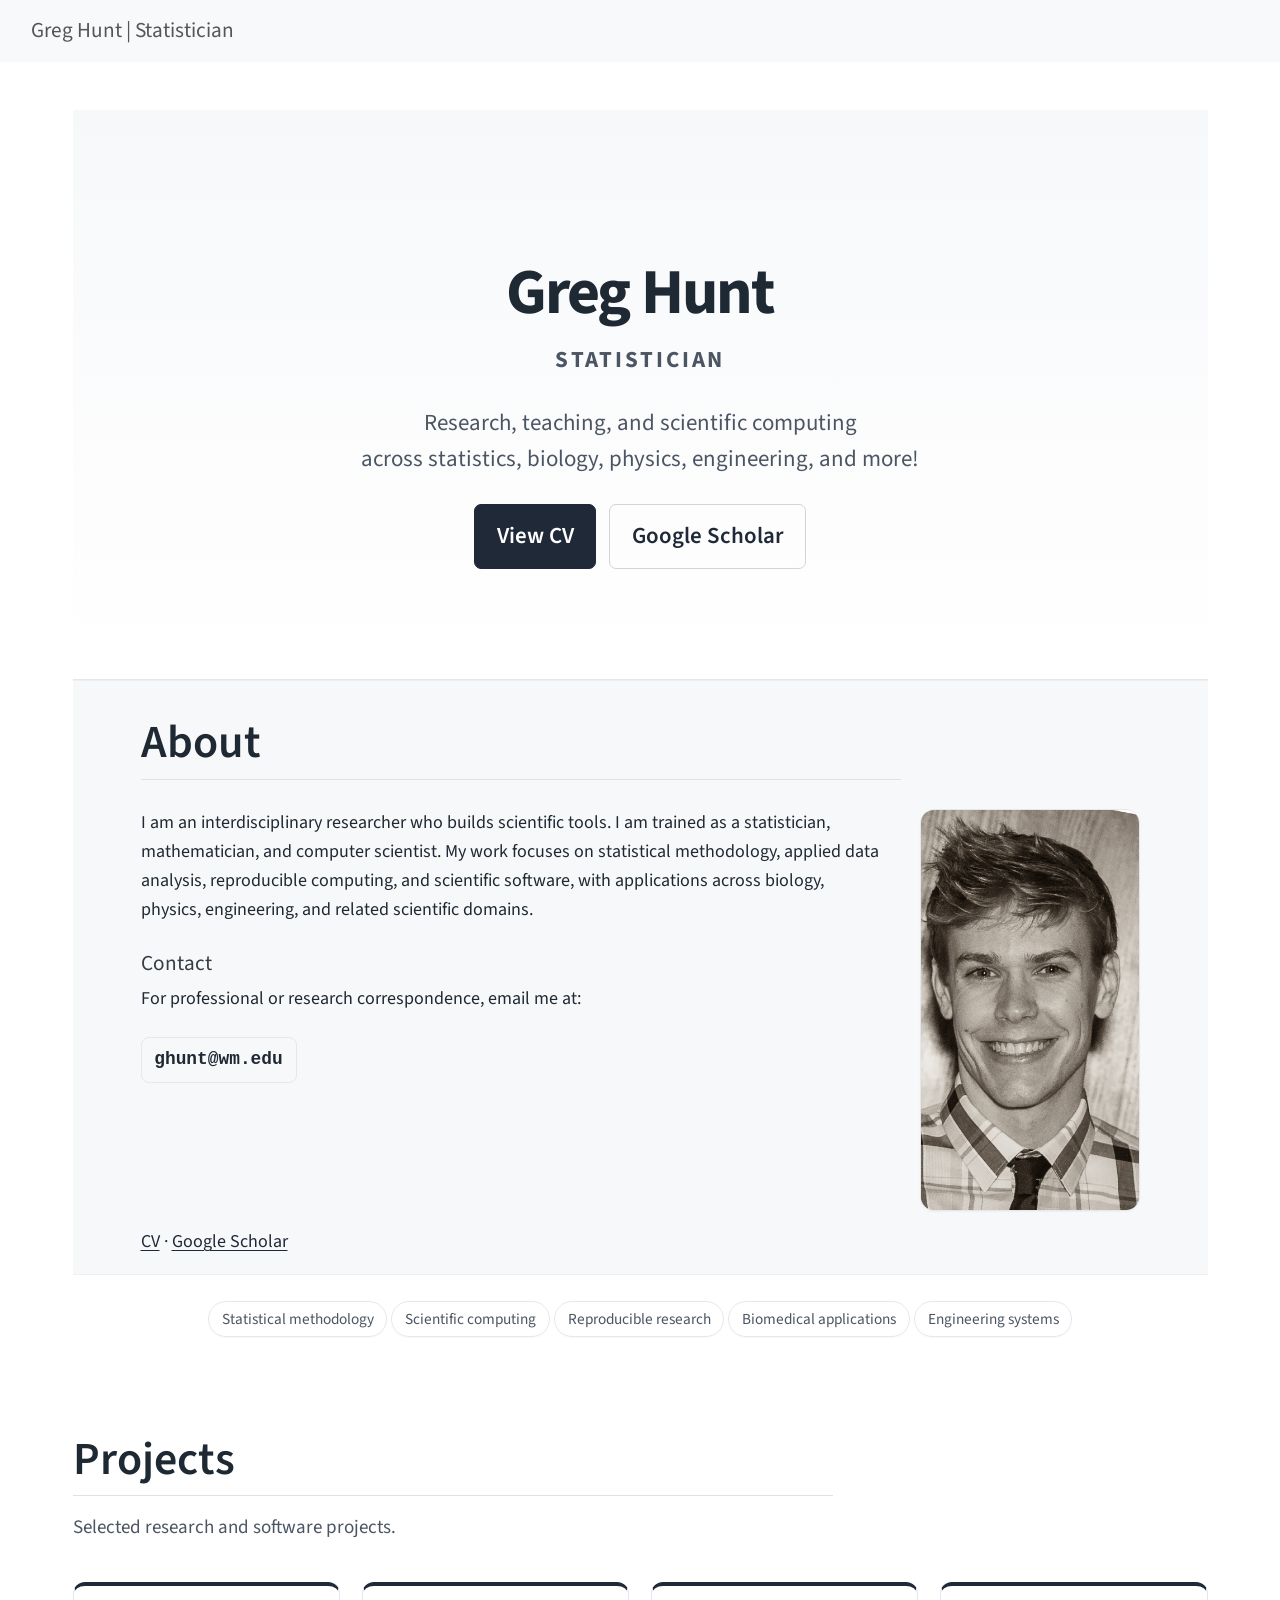
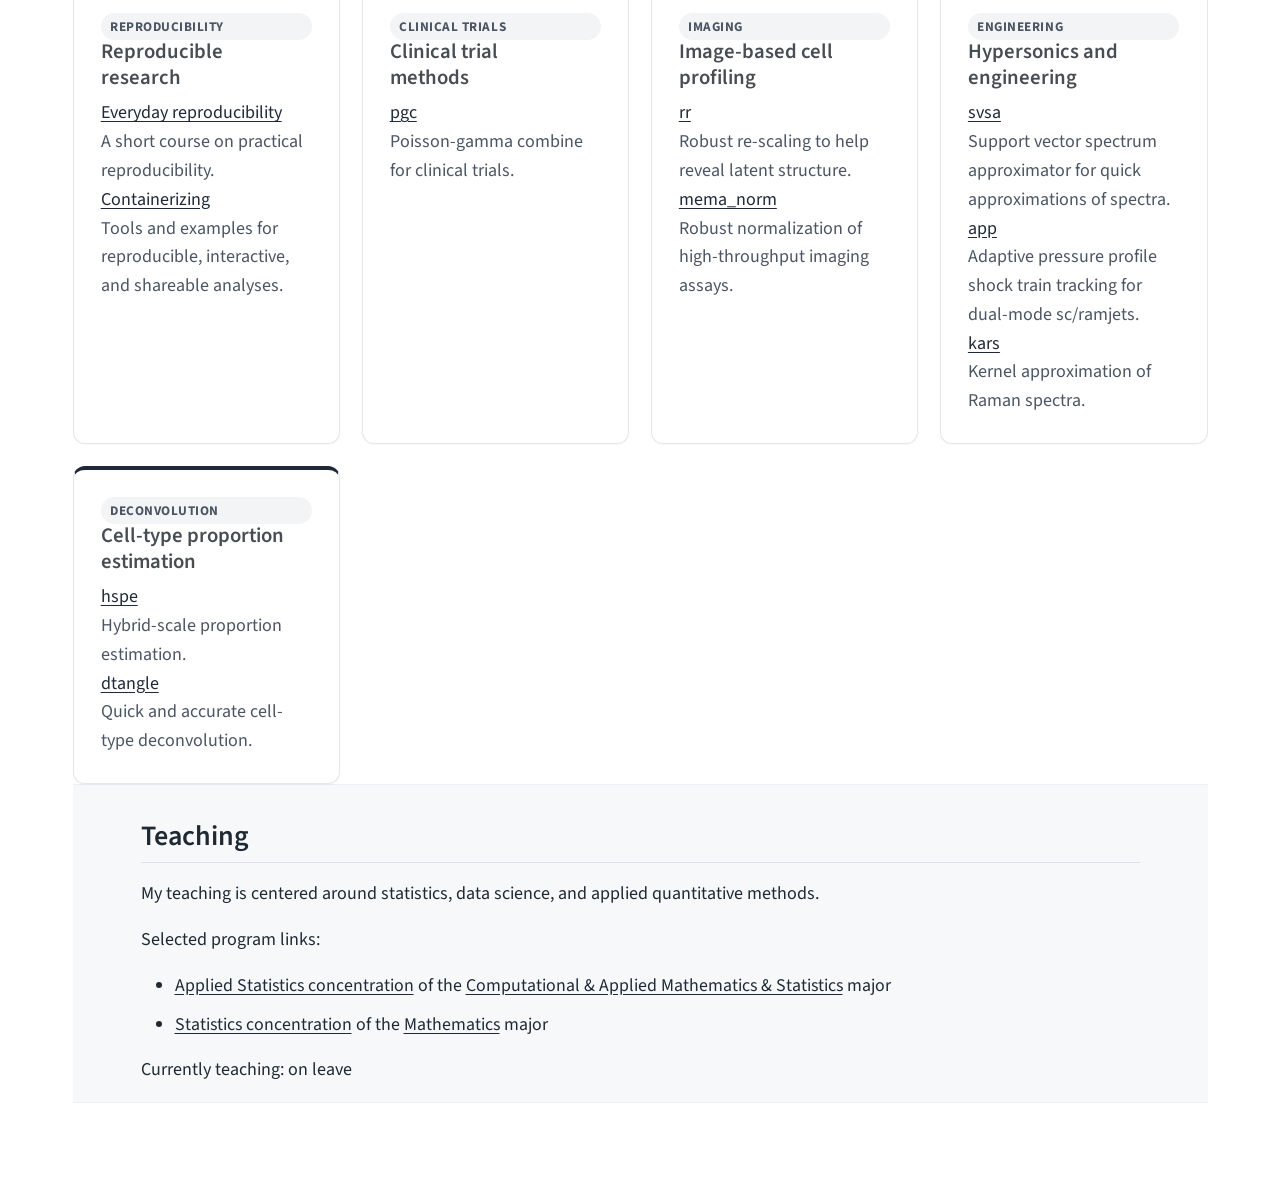
==== docs/index.html @ 7a27783b "switch to quarto template" ====
<!DOCTYPE html>
<html xmlns="http://www.w3.org/1999/xhtml" lang="en" xml:lang="en"><head>

<meta charset="utf-8">
<meta name="generator" content="quarto-1.9.38">

<meta name="viewport" content="width=device-width, initial-scale=1.0, user-scalable=yes">


<title>Greg Hunt | Statistician</title>
<style>
/* Default styles provided by pandoc.
** See https://pandoc.org/MANUAL.html#variables-for-html for config info.
*/
code{white-space: pre-wrap;}
span.smallcaps{font-variant: small-caps;}
div.columns{display: flex; gap: min(4vw, 1.5em);}
div.column{flex: auto; overflow-x: auto;}
div.hanging-indent{margin-left: 1.5em; text-indent: -1.5em;}
ul.task-list{list-style: none;}
ul.task-list li input[type="checkbox"] {
  width: 0.8em;
  margin: 0 0.8em 0.2em -1em; /* quarto-specific, see https://github.com/quarto-dev/quarto-cli/issues/4556 */ 
  vertical-align: middle;
}
</style>


<script src="site_libs/quarto-nav/quarto-nav.js"></script>
<script src="site_libs/quarto-nav/headroom.min.js"></script>
<script src="site_libs/clipboard/clipboard.min.js"></script>
<script src="site_libs/quarto-search/autocomplete.umd.js"></script>
<script src="site_libs/quarto-search/fuse.min.js"></script>
<script src="site_libs/quarto-search/quarto-search.js"></script>
<meta name="quarto:offset" content="./">
<script src="site_libs/quarto-html/quarto.js" type="module"></script>
<script src="site_libs/quarto-html/tabsets/tabsets.js" type="module"></script>
<script src="site_libs/quarto-html/popper.min.js"></script>
<script src="site_libs/quarto-html/tippy.umd.min.js"></script>
<script src="site_libs/quarto-html/anchor.min.js"></script>
<link href="site_libs/quarto-html/tippy.css" rel="stylesheet">
<link href="site_libs/quarto-html/quarto-syntax-highlighting-15634bcf2e68342d4ad2dfa704d543f6.css" rel="stylesheet" id="quarto-text-highlighting-styles">
<script src="site_libs/bootstrap/bootstrap.min.js"></script>
<link href="site_libs/bootstrap/bootstrap-icons.css" rel="stylesheet">
<link href="site_libs/bootstrap/bootstrap-912b221b3bf343061ffbcfd4024185c7.min.css" rel="stylesheet" append-hash="true" id="quarto-bootstrap" data-mode="light">
<script id="quarto-search-options" type="application/json">{
  "location": "navbar",
  "copy-button": false,
  "collapse-after": 3,
  "panel-placement": "end",
  "type": "overlay",
  "limit": 50,
  "keyboard-shortcut": [
    "f",
    "/",
    "s"
  ],
  "show-item-context": false,
  "language": {
    "search-no-results-text": "No results",
    "search-matching-documents-text": "matching documents",
    "search-copy-link-title": "Copy link to search",
    "search-hide-matches-text": "Hide additional matches",
    "search-more-match-text": "more match in this document",
    "search-more-matches-text": "more matches in this document",
    "search-clear-button-title": "Clear",
    "search-text-placeholder": "",
    "search-detached-cancel-button-title": "Cancel",
    "search-submit-button-title": "Submit",
    "search-label": "Search"
  }
}</script>


<link rel="stylesheet" href="assets/styles.css">
</head>

<body class="nav-fixed quarto-light">

<div id="quarto-search-results"></div>
  <header id="quarto-header" class="headroom fixed-top">
    <nav class="navbar navbar-expand-lg " data-bs-theme="dark">
      <div class="navbar-container container-fluid">
      <div class="navbar-brand-container mx-auto">
    <a class="navbar-brand" href="./index.html">
    <span class="navbar-title">Greg Hunt | Statistician</span>
    </a>
  </div>
        <div class="quarto-navbar-tools tools-end">
</div>
          <div id="quarto-search" class="" title="Search"></div>
      </div> <!-- /container-fluid -->
    </nav>
</header>
<!-- content -->
<div id="quarto-content" class="quarto-container page-columns page-rows-contents page-layout-full page-navbar">
<!-- sidebar -->
<!-- margin-sidebar -->
    
<!-- main -->
<main class="content column-page" id="quarto-document-content"><header id="title-block-header" class="quarto-title-block"></header>




<section id="greg-hunt" class="level1 hero">
<h1>Greg Hunt</h1>
<p class="eyebrow">
Statistician
</p>
<p>Research, teaching, and scientific computing<br> across statistics, biology, physics, engineering, and more!</p>
<p><a href="files/cv.pdf" class="button">View CV</a> <a href="https://scholar.google.com/citations?user=9P_VwdgAAAAJ" class="button secondary">Google Scholar</a></p>
</section>
<section id="about" class="level2 alt about-section">
<h2 class="anchored" data-anchor-id="about">About</h2>
<div class="about-grid">
<div class="about-text">
<p>I am an interdisciplinary researcher who builds scientific tools. I am trained as a statistician, mathematician, and computer scientist. My work focuses on statistical methodology, applied data analysis, reproducible computing, and scientific software, with applications across biology, physics, engineering, and related scientific domains.</p>
<section id="contact" class="level4 contact">
<h4 class="anchored" data-anchor-id="contact">Contact</h4>
<p>For professional or research correspondence, email me at:</p>
<p><strong>ghunt@wm.edu</strong></p>
</section>
</div>
<p><img src="files/headshot.jpg" class="headshot img-fluid"></p>
</div>
<p><a href="files/cv.pdf">CV</a> · <a href="https://scholar.google.com/citations?user=9P_VwdgAAAAJ">Google Scholar</a></p>
</section>
<div class="cred-strip">
<p><span>Statistical methodology</span> <span>Scientific computing</span> <span>Reproducible research</span> <span>Biomedical applications</span> <span>Engineering systems</span></p>
</div>
<section id="projects" class="level2 services-section">
<h2 class="anchored" data-anchor-id="projects">Projects</h2>
<p>Selected research and software projects.</p>
<div class="cards">
<div class="card service-card">
<p class="service-tag">
Reproducibility
</p>
<section id="reproducible-research" class="level3">
<h3 class="anchored" data-anchor-id="reproducible-research">Reproducible research</h3>
<p><a href="https://gjhunt.github.io/repro_course">Everyday reproducibility</a><br>
A short course on practical reproducibility.</p>
<p><a href="https://gjhunt.github.io/containerize">Containerizing</a><br>
Tools and examples for reproducible, interactive, and shareable analyses.</p>
</section>
</div>
<div class="card service-card">
<p class="service-tag">
Clinical trials
</p>
<section id="clinical-trial-methods" class="level3">
<h3 class="anchored" data-anchor-id="clinical-trial-methods">Clinical trial methods</h3>
<p><a href="https://gjhunt.github.io/pgc">pgc</a><br>
Poisson-gamma combine for clinical trials.</p>
</section>
</div>
<div class="card service-card">
<p class="service-tag">
Imaging
</p>
<section id="image-based-cell-profiling" class="level3">
<h3 class="anchored" data-anchor-id="image-based-cell-profiling">Image-based cell profiling</h3>
<p><a href="https://gjhunt.github.io/rr">rr</a><br>
Robust re-scaling to help reveal latent structure.</p>
<p><a href="https://gjhunt.github.io/mema_norm">mema_norm</a><br>
Robust normalization of high-throughput imaging assays.</p>
</section>
</div>
<div class="card service-card">
<p class="service-tag">
Engineering
</p>
<section id="hypersonics-and-engineering" class="level3">
<h3 class="anchored" data-anchor-id="hypersonics-and-engineering">Hypersonics and engineering</h3>
<p><a href="https://gjhunt.github.io/svsa">svsa</a><br>
Support vector spectrum approximator for quick approximations of spectra.</p>
<p><a href="https://gjhunt.github.io/app">app</a><br>
Adaptive pressure profile shock train tracking for dual-mode sc/ramjets.</p>
<p><a href="https://gjhunt.github.io/kars">kars</a><br>
Kernel approximation of Raman spectra.</p>
</section>
</div>
<div class="card service-card">
<p class="service-tag">
Deconvolution
</p>
<section id="cell-type-proportion-estimation" class="level3">
<h3 class="anchored" data-anchor-id="cell-type-proportion-estimation">Cell-type proportion estimation</h3>
<p><a href="https://gjhunt.github.io/hspe">hspe</a><br>
Hybrid-scale proportion estimation.</p>
<p><a href="https://gjhunt.github.io/dtangle">dtangle</a><br>
Quick and accurate cell-type deconvolution.</p>
</section>
</div>
</div>
</section>
<section id="teaching" class="level2 alt">
<h2 class="anchored" data-anchor-id="teaching">Teaching</h2>
<p>My teaching is centered around statistics, data science, and applied quantitative methods.</p>
<p>Selected program links:</p>
<div class="project-list">
<ul>
<li><a href="https://www.wm.edu/as/cams/applied-statistics/index.php">Applied Statistics concentration</a> of the <a href="https://www.wm.edu/as/cams/">Computational &amp; Applied Mathematics &amp; Statistics</a> major</li>
<li><a href="https://www.wm.edu/as/mathematics/undergrad/major/statistics/">Statistics concentration</a> of the <a href="https://www.wm.edu/as/mathematics/">Mathematics</a> major</li>
</ul>
</div>
<p>Currently teaching: on leave</p>
<!--
Currently teaching:

1. [MATH 452/552](https://gjhunt.github.io/452fall24) | Mathematical Statistics | Fall 2024
2. [MATH 455/555](https://gjhunt.github.io/455fall24) | Statistical Learning | Fall 2024
-->
</section>



</main> <!-- /main -->
<script id="quarto-html-after-body" type="application/javascript">
  window.document.addEventListener("DOMContentLoaded", function (event) {
    const icon = "";
    const anchorJS = new window.AnchorJS();
    anchorJS.options = {
      placement: 'right',
      icon: icon
    };
    anchorJS.add('.anchored');
    const isCodeAnnotation = (el) => {
      for (const clz of el.classList) {
        if (clz.startsWith('code-annotation-')) {                     
          return true;
        }
      }
      return false;
    }
    const onCopySuccess = function(e) {
      // button target
      const button = e.trigger;
      // don't keep focus
      button.blur();
      // flash "checked"
      button.classList.add('code-copy-button-checked');
      var currentTitle = button.getAttribute("title");
      button.setAttribute("title", "Copied!");
      let tooltip;
      if (window.bootstrap) {
        button.setAttribute("data-bs-toggle", "tooltip");
        button.setAttribute("data-bs-placement", "left");
        button.setAttribute("data-bs-title", "Copied!");
        tooltip = new bootstrap.Tooltip(button, 
          { trigger: "manual", 
            customClass: "code-copy-button-tooltip",
            offset: [0, -8]});
        tooltip.show();    
      }
      setTimeout(function() {
        if (tooltip) {
          tooltip.hide();
          button.removeAttribute("data-bs-title");
          button.removeAttribute("data-bs-toggle");
          button.removeAttribute("data-bs-placement");
        }
        button.setAttribute("title", currentTitle);
        button.classList.remove('code-copy-button-checked');
      }, 1000);
      // clear code selection
      e.clearSelection();
    }
    const getTextToCopy = function(trigger) {
      const outerScaffold = trigger.parentElement.cloneNode(true);
      const codeEl = outerScaffold.querySelector('code');
      for (const childEl of codeEl.children) {
        if (isCodeAnnotation(childEl)) {
          childEl.remove();
        }
      }
      return codeEl.innerText;
    }
    const clipboard = new window.ClipboardJS('.code-copy-button:not([data-in-quarto-modal])', {
      text: getTextToCopy
    });
    clipboard.on('success', onCopySuccess);
    if (window.document.getElementById('quarto-embedded-source-code-modal')) {
      const clipboardModal = new window.ClipboardJS('.code-copy-button[data-in-quarto-modal]', {
        text: getTextToCopy,
        container: window.document.getElementById('quarto-embedded-source-code-modal')
      });
      clipboardModal.on('success', onCopySuccess);
    }
      var localhostRegex = new RegExp(/^(?:http|https):\/\/localhost\:?[0-9]*\//);
      var mailtoRegex = new RegExp(/^mailto:/);
        var filterRegex = new RegExp('/' + window.location.host + '/');
      var isInternal = (href) => {
          return filterRegex.test(href) || localhostRegex.test(href) || mailtoRegex.test(href);
      }
      // Inspect non-navigation links and adorn them if external
     var links = window.document.querySelectorAll('a[href]:not(.nav-link):not(.navbar-brand):not(.toc-action):not(.sidebar-link):not(.sidebar-item-toggle):not(.pagination-link):not(.no-external):not([aria-hidden]):not(.dropdown-item):not(.quarto-navigation-tool):not(.about-link)');
      for (var i=0; i<links.length; i++) {
        const link = links[i];
        if (!isInternal(link.href)) {
          // undo the damage that might have been done by quarto-nav.js in the case of
          // links that we want to consider external
          if (link.dataset.originalHref !== undefined) {
            link.href = link.dataset.originalHref;
          }
        }
      }
    function tippyHover(el, contentFn, onTriggerFn, onUntriggerFn) {
      const config = {
        allowHTML: true,
        maxWidth: 500,
        delay: 100,
        arrow: false,
        appendTo: function(el) {
            return el.parentElement;
        },
        interactive: true,
        interactiveBorder: 10,
        theme: 'quarto',
        placement: 'bottom-start',
      };
      if (contentFn) {
        config.content = contentFn;
      }
      if (onTriggerFn) {
        config.onTrigger = onTriggerFn;
      }
      if (onUntriggerFn) {
        config.onUntrigger = onUntriggerFn;
      }
      window.tippy(el, config); 
    }
    const noterefs = window.document.querySelectorAll('a[role="doc-noteref"]');
    for (var i=0; i<noterefs.length; i++) {
      const ref = noterefs[i];
      tippyHover(ref, function() {
        // use id or data attribute instead here
        let href = ref.getAttribute('data-footnote-href') || ref.getAttribute('href');
        try { href = new URL(href).hash; } catch {}
        const id = href.replace(/^#\/?/, "");
        const note = window.document.getElementById(id);
        if (note) {
          return note.innerHTML;
        } else {
          return "";
        }
      });
    }
    const xrefs = window.document.querySelectorAll('a.quarto-xref');
    const processXRef = (id, note) => {
      // Strip column container classes
      const stripColumnClz = (el) => {
        el.classList.remove("page-full", "page-columns");
        if (el.children) {
          for (const child of el.children) {
            stripColumnClz(child);
          }
        }
      }
      stripColumnClz(note)
      if (id === null || id.startsWith('sec-')) {
        // Special case sections, only their first couple elements
        const container = document.createElement("div");
        if (note.children && note.children.length > 2) {
          container.appendChild(note.children[0].cloneNode(true));
          for (let i = 1; i < note.children.length; i++) {
            const child = note.children[i];
            if (child.tagName === "P" && child.innerText === "") {
              continue;
            } else {
              container.appendChild(child.cloneNode(true));
              break;
            }
          }
          if (window.Quarto?.typesetMath) {
            window.Quarto.typesetMath(container);
          }
          return container.innerHTML
        } else {
          if (window.Quarto?.typesetMath) {
            window.Quarto.typesetMath(note);
          }
          return note.innerHTML;
        }
      } else {
        // Remove any anchor links if they are present
        const anchorLink = note.querySelector('a.anchorjs-link');
        if (anchorLink) {
          anchorLink.remove();
        }
        if (window.Quarto?.typesetMath) {
          window.Quarto.typesetMath(note);
        }
        if (note.classList.contains("callout")) {
          return note.outerHTML;
        } else {
          return note.innerHTML;
        }
      }
    }
    for (var i=0; i<xrefs.length; i++) {
      const xref = xrefs[i];
      tippyHover(xref, undefined, function(instance) {
        instance.disable();
        let url = xref.getAttribute('href');
        let hash = undefined; 
        if (url.startsWith('#')) {
          hash = url;
        } else {
          try { hash = new URL(url).hash; } catch {}
        }
        if (hash) {
          const id = hash.replace(/^#\/?/, "");
          const note = window.document.getElementById(id);
          if (note !== null) {
            try {
              const html = processXRef(id, note.cloneNode(true));
              instance.setContent(html);
            } finally {
              instance.enable();
              instance.show();
            }
          } else {
            // See if we can fetch this
            fetch(url.split('#')[0])
            .then(res => res.text())
            .then(html => {
              const parser = new DOMParser();
              const htmlDoc = parser.parseFromString(html, "text/html");
              const note = htmlDoc.getElementById(id);
              if (note !== null) {
                const html = processXRef(id, note);
                instance.setContent(html);
              } 
            }).finally(() => {
              instance.enable();
              instance.show();
            });
          }
        } else {
          // See if we can fetch a full url (with no hash to target)
          // This is a special case and we should probably do some content thinning / targeting
          fetch(url)
          .then(res => res.text())
          .then(html => {
            const parser = new DOMParser();
            const htmlDoc = parser.parseFromString(html, "text/html");
            const note = htmlDoc.querySelector('main.content');
            if (note !== null) {
              // This should only happen for chapter cross references
              // (since there is no id in the URL)
              // remove the first header
              if (note.children.length > 0 && note.children[0].tagName === "HEADER") {
                note.children[0].remove();
              }
              const html = processXRef(null, note);
              instance.setContent(html);
            } 
          }).finally(() => {
            instance.enable();
            instance.show();
          });
        }
      }, function(instance) {
      });
    }
        let selectedAnnoteEl;
        const selectorForAnnotation = ( cell, annotation) => {
          let cellAttr = 'data-code-cell="' + cell + '"';
          let lineAttr = 'data-code-annotation="' +  annotation + '"';
          const selector = 'span[' + cellAttr + '][' + lineAttr + ']';
          return selector;
        }
        const selectCodeLines = (annoteEl) => {
          const doc = window.document;
          const targetCell = annoteEl.getAttribute("data-target-cell");
          const targetAnnotation = annoteEl.getAttribute("data-target-annotation");
          const annoteSpan = window.document.querySelector(selectorForAnnotation(targetCell, targetAnnotation));
          const lines = annoteSpan.getAttribute("data-code-lines").split(",");
          const lineIds = lines.map((line) => {
            return targetCell + "-" + line;
          })
          let top = null;
          let height = null;
          let parent = null;
          if (lineIds.length > 0) {
              //compute the position of the single el (top and bottom and make a div)
              const el = window.document.getElementById(lineIds[0]);
              top = el.offsetTop;
              height = el.offsetHeight;
              parent = el.parentElement.parentElement;
            if (lineIds.length > 1) {
              const lastEl = window.document.getElementById(lineIds[lineIds.length - 1]);
              const bottom = lastEl.offsetTop + lastEl.offsetHeight;
              height = bottom - top;
            }
            if (top !== null && height !== null && parent !== null) {
              // cook up a div (if necessary) and position it 
              let div = window.document.getElementById("code-annotation-line-highlight");
              if (div === null) {
                div = window.document.createElement("div");
                div.setAttribute("id", "code-annotation-line-highlight");
                div.style.position = 'absolute';
                parent.appendChild(div);
              }
              div.style.top = top - 2 + "px";
              div.style.height = height + 4 + "px";
              div.style.left = 0;
              let gutterDiv = window.document.getElementById("code-annotation-line-highlight-gutter");
              if (gutterDiv === null) {
                gutterDiv = window.document.createElement("div");
                gutterDiv.setAttribute("id", "code-annotation-line-highlight-gutter");
                gutterDiv.style.position = 'absolute';
                const codeCell = window.document.getElementById(targetCell);
                const gutter = codeCell.querySelector('.code-annotation-gutter');
                gutter.appendChild(gutterDiv);
              }
              gutterDiv.style.top = top - 2 + "px";
              gutterDiv.style.height = height + 4 + "px";
            }
            selectedAnnoteEl = annoteEl;
          }
        };
        const unselectCodeLines = () => {
          const elementsIds = ["code-annotation-line-highlight", "code-annotation-line-highlight-gutter"];
          elementsIds.forEach((elId) => {
            const div = window.document.getElementById(elId);
            if (div) {
              div.remove();
            }
          });
          selectedAnnoteEl = undefined;
        };
          // Handle positioning of the toggle
      window.addEventListener(
        "resize",
        throttle(() => {
          elRect = undefined;
          if (selectedAnnoteEl) {
            selectCodeLines(selectedAnnoteEl);
          }
        }, 10)
      );
      function throttle(fn, ms) {
      let throttle = false;
      let timer;
        return (...args) => {
          if(!throttle) { // first call gets through
              fn.apply(this, args);
              throttle = true;
          } else { // all the others get throttled
              if(timer) clearTimeout(timer); // cancel #2
              timer = setTimeout(() => {
                fn.apply(this, args);
                timer = throttle = false;
              }, ms);
          }
        };
      }
        // Attach click handler to the DT
        const annoteDls = window.document.querySelectorAll('dt[data-target-cell]');
        for (const annoteDlNode of annoteDls) {
          annoteDlNode.addEventListener('click', (event) => {
            const clickedEl = event.target;
            if (clickedEl !== selectedAnnoteEl) {
              unselectCodeLines();
              const activeEl = window.document.querySelector('dt[data-target-cell].code-annotation-active');
              if (activeEl) {
                activeEl.classList.remove('code-annotation-active');
              }
              selectCodeLines(clickedEl);
              clickedEl.classList.add('code-annotation-active');
            } else {
              // Unselect the line
              unselectCodeLines();
              clickedEl.classList.remove('code-annotation-active');
            }
          });
        }
    const findCites = (el) => {
      const parentEl = el.parentElement;
      if (parentEl) {
        const cites = parentEl.dataset.cites;
        if (cites) {
          return {
            el,
            cites: cites.split(' ')
          };
        } else {
          return findCites(el.parentElement)
        }
      } else {
        return undefined;
      }
    };
    var bibliorefs = window.document.querySelectorAll('a[role="doc-biblioref"]');
    for (var i=0; i<bibliorefs.length; i++) {
      const ref = bibliorefs[i];
      const citeInfo = findCites(ref);
      if (citeInfo) {
        tippyHover(citeInfo.el, function() {
          var popup = window.document.createElement('div');
          citeInfo.cites.forEach(function(cite) {
            var citeDiv = window.document.createElement('div');
            citeDiv.classList.add('hanging-indent');
            citeDiv.classList.add('csl-entry');
            var biblioDiv = window.document.getElementById('ref-' + cite);
            if (biblioDiv) {
              citeDiv.innerHTML = biblioDiv.innerHTML;
            }
            popup.appendChild(citeDiv);
          });
          return popup.innerHTML;
        });
      }
    }
  });
  </script>
</div> <!-- /content -->




</body></html>
---- docs/site_libs/quarto-html/tippy.css ----
.tippy-box[data-animation=fade][data-state=hidden]{opacity:0}[data-tippy-root]{max-width:calc(100vw - 10px)}.tippy-box{position:relative;background-color:#333;color:#fff;border-radius:4px;font-size:14px;line-height:1.4;white-space:normal;outline:0;transition-property:transform,visibility,opacity}.tippy-box[data-placement^=top]>.tippy-arrow{bottom:0}.tippy-box[data-placement^=top]>.tippy-arrow:before{bottom:-7px;left:0;border-width:8px 8px 0;border-top-color:initial;transform-origin:center top}.tippy-box[data-placement^=bottom]>.tippy-arrow{top:0}.tippy-box[data-placement^=bottom]>.tippy-arrow:before{top:-7px;left:0;border-width:0 8px 8px;border-bottom-color:initial;transform-origin:center bottom}.tippy-box[data-placement^=left]>.tippy-arrow{right:0}.tippy-box[data-placement^=left]>.tippy-arrow:before{border-width:8px 0 8px 8px;border-left-color:initial;right:-7px;transform-origin:center left}.tippy-box[data-placement^=right]>.tippy-arrow{left:0}.tippy-box[data-placement^=right]>.tippy-arrow:before{left:-7px;border-width:8px 8px 8px 0;border-right-color:initial;transform-origin:center right}.tippy-box[data-inertia][data-state=visible]{transition-timing-function:cubic-bezier(.54,1.5,.38,1.11)}.tippy-arrow{width:16px;height:16px;color:#333}.tippy-arrow:before{content:"";position:absolute;border-color:transparent;border-style:solid}.tippy-content{position:relative;padding:5px 9px;z-index:1}
---- docs/site_libs/quarto-html/quarto-syntax-highlighting-15634bcf2e68342d4ad2dfa704d543f6.css ----
/* quarto syntax highlight colors */
:root {
  --quarto-hl-ot-color: #003B4F;
  --quarto-hl-at-color: #657422;
  --quarto-hl-ss-color: #20794D;
  --quarto-hl-an-color: #5E5E5E;
  --quarto-hl-fu-color: #4758AB;
  --quarto-hl-st-color: #20794D;
  --quarto-hl-cf-color: #003B4F;
  --quarto-hl-op-color: #5E5E5E;
  --quarto-hl-er-color: #AD0000;
  --quarto-hl-bn-color: #AD0000;
  --quarto-hl-al-color: #AD0000;
  --quarto-hl-va-color: #111111;
  --quarto-hl-bu-color: inherit;
  --quarto-hl-ex-color: inherit;
  --quarto-hl-pp-color: #AD0000;
  --quarto-hl-in-color: #5E5E5E;
  --quarto-hl-vs-color: #20794D;
  --quarto-hl-wa-color: #5E5E5E;
  --quarto-hl-do-color: #5E5E5E;
  --quarto-hl-im-color: #00769E;
  --quarto-hl-ch-color: #20794D;
  --quarto-hl-dt-color: #AD0000;
  --quarto-hl-fl-color: #AD0000;
  --quarto-hl-co-color: #5E5E5E;
  --quarto-hl-cv-color: #5E5E5E;
  --quarto-hl-cn-color: #8f5902;
  --quarto-hl-sc-color: #5E5E5E;
  --quarto-hl-dv-color: #AD0000;
  --quarto-hl-kw-color: #003B4F;
}

/* other quarto variables */
:root {
  --quarto-font-monospace: SFMono-Regular, Menlo, Monaco, Consolas, "Liberation Mono", "Courier New", monospace;
}

/* syntax highlight based on Pandoc's rules */
pre > code.sourceCode > span {
  color: #003B4F;
}

code.sourceCode > span {
  color: #003B4F;
}

div.sourceCode,
div.sourceCode pre.sourceCode {
  color: #003B4F;
}

/* Normal */
code span {
  color: #003B4F;
}

/* Alert */
code span.al {
  color: #AD0000;
  font-style: inherit;
}

/* Annotation */
code span.an {
  color: #5E5E5E;
  font-style: inherit;
}

/* Attribute */
code span.at {
  color: #657422;
  font-style: inherit;
}

/* BaseN */
code span.bn {
  color: #AD0000;
  font-style: inherit;
}

/* BuiltIn */
code span.bu {
  font-style: inherit;
}

/* ControlFlow */
code span.cf {
  color: #003B4F;
  font-weight: bold;
  font-style: inherit;
}

/* Char */
code span.ch {
  color: #20794D;
  font-style: inherit;
}

/* Constant */
code span.cn {
  color: #8f5902;
  font-style: inherit;
}

/* Comment */
code span.co {
  color: #5E5E5E;
  font-style: inherit;
}

/* CommentVar */
code span.cv {
  color: #5E5E5E;
  font-style: italic;
}

/* Documentation */
code span.do {
  color: #5E5E5E;
  font-style: italic;
}

/* DataType */
code span.dt {
  color: #AD0000;
  font-style: inherit;
}

/* DecVal */
code span.dv {
  color: #AD0000;
  font-style: inherit;
}

/* Error */
code span.er {
  color: #AD0000;
  font-style: inherit;
}

/* Extension */
code span.ex {
  font-style: inherit;
}

/* Float */
code span.fl {
  color: #AD0000;
  font-style: inherit;
}

/* Function */
code span.fu {
  color: #4758AB;
  font-style: inherit;
}

/* Import */
code span.im {
  color: #00769E;
  font-style: inherit;
}

/* Information */
code span.in {
  color: #5E5E5E;
  font-style: inherit;
}

/* Keyword */
code span.kw {
  color: #003B4F;
  font-weight: bold;
  font-style: inherit;
}

/* Operator */
code span.op {
  color: #5E5E5E;
  font-style: inherit;
}

/* Other */
code span.ot {
  color: #003B4F;
  font-style: inherit;
}

/* Preprocessor */
code span.pp {
  color: #AD0000;
  font-style: inherit;
}

/* SpecialChar */
code span.sc {
  color: #5E5E5E;
  font-style: inherit;
}

/* SpecialString */
code span.ss {
  color: #20794D;
  font-style: inherit;
}

/* String */
code span.st {
  color: #20794D;
  font-style: inherit;
}

/* Variable */
code span.va {
  color: #111111;
  font-style: inherit;
}

/* VerbatimString */
code span.vs {
  color: #20794D;
  font-style: inherit;
}

/* Warning */
code span.wa {
  color: #5E5E5E;
  font-style: italic;
}

.prevent-inlining {
  content: "</";
}

/*# sourceMappingURL=f23921c56f73e400b49028c9186a1aa0.css.map */
---- docs/assets/styles.css ----
body {
  font-size: 18px;
  line-height: 1.6;
  color: #1f2933;
}

a {
  color: #1f2937;
}

.hero {
  padding: 6.5rem 1.5rem 5rem 1.5rem;
  text-align: center;
  background: linear-gradient(180deg, #f7f8fa 0%, #ffffff 100%);
  border-bottom: 1px solid #e5e7eb;
}

.eyebrow {
  text-transform: uppercase;
  letter-spacing: 0.12em;
  font-size: 0.8rem;
  font-weight: 700;
  color: #6b7280;
  margin-bottom: 1rem;
}

.hero h1 {
  font-size: clamp(2.4rem, 5vw, 4rem);
  margin-bottom: 0.65rem;
  font-weight: 700;
  letter-spacing: -0.03em;
}

.hero p {
  max-width: 760px;
  margin: 0 auto 1.5rem auto;
  font-size: 1.35rem;
  color: #4b5563;
}

.location-badge {
  display: inline-block;
  margin: 0.15rem auto 1.75rem auto;
  padding: 0.35rem 0.75rem;
  border: 1px solid #e5e7eb;
  border-radius: 999px;
  background: white;
  color: #4b5563;
  font-size: 0.92rem;
}

.button {
  display: inline-block;
  padding: 0.78rem 1.25rem;
  background: #1f2937;
  color: white !important;
  border-radius: 7px;
  text-decoration: none;
  font-weight: 600;
  border: 1px solid #1f2937;
}

.button:hover {
  background: #374151;
  border-color: #374151;
}

.button.secondary {
  background: transparent;
  color: #1f2937 !important;
  border: 1px solid #d1d5db;
  margin-left: 0.5rem;
}

.button.secondary:hover {
  background: #f3f4f6;
  border-color: #c4c8cf;
}

.section {
  max-width: 1050px;
  margin: 0 auto;
  padding: 4.25rem 1.5rem;
}

.section h2 {
  font-size: 2rem;
  margin-bottom: 1.5rem;
  letter-spacing: -0.02em;
}

.section p {
  max-width: 820px;
}

.alt {
  background: #f7f8fa;
  max-width: none;
  padding-left: calc((100% - 1050px) / 2 + 1.5rem);
  padding-right: calc((100% - 1050px) / 2 + 1.5rem);
  border-top: 1px solid #edf0f3;
  border-bottom: 1px solid #edf0f3;
}

.about-section h2,
.services-section h2 {
  max-width: 760px;
  font-size: clamp(2rem, 4vw, 2.7rem);
  line-height: 1.15;
  margin-bottom: 1rem;
}

.about-grid {
  display: grid;
  grid-template-columns: minmax(0, 1fr) 220px;
  gap: 2rem;
  align-items: start;
  margin-top: 1.75rem;
}

.about-text p:first-child {
  margin-top: 0;
}

.headshot {
  width: 220px;
  border-radius: 14px;
  border: 1px solid #e5e7eb;
  box-shadow: 0 1px 2px rgba(0, 0, 0, 0.04);
}

.callout-note {
  max-width: 820px;
  margin-top: 1.75rem;
  margin-bottom: 1.75rem;
}

.cred-strip {
  max-width: 1050px;
  margin: 0.75rem auto 0 auto;
  padding: 1rem 1.5rem 0.25rem 1.5rem;
  display: flex;
  flex-wrap: wrap;
  gap: 0.75rem;
  justify-content: center;
}

.cred-strip span {
  padding: 0.35rem 0.75rem;
  border: 1px solid #e5e7eb;
  border-radius: 999px;
  background: white;
  font-size: 0.9rem;
  color: #4b5563;
  box-shadow: 0 1px 2px rgba(0, 0, 0, 0.04);
}

.services-section {
  padding-top: 2.5rem;
}

.services-section > p {
  font-size: 1.12rem;
  color: #4b5563;
}

.cards {
  display: grid;
  grid-template-columns: repeat(auto-fit, minmax(265px, 1fr));
  gap: 1.25rem;
  margin-top: 2.25rem;
}

.card {
  padding: 1.6rem;
  border: 1px solid #e5e7eb;
  border-radius: 12px;
  background: white;
  box-shadow: 0 1px 2px rgba(0, 0, 0, 0.04);
}

.service-card {
  border-top: 4px solid #1f2937;
  transition: transform 120ms ease, box-shadow 120ms ease;
}

.service-card:hover {
  transform: translateY(-2px);
  box-shadow: 0 8px 20px rgba(0, 0, 0, 0.06);
}

.service-tag {
  display: inline-block;
  width: auto;
  margin: 0 0 0.85rem 0;
  padding: 0.18rem 0.55rem;
  border-radius: 999px;
  background: #f3f4f6;
  color: #4b5563;
  font-size: 0.78rem;
  font-weight: 700;
  letter-spacing: 0.04em;
  text-transform: uppercase;
}

.card h3 {
  margin-top: 0;
  font-size: 1.22rem;
}

.card p {
  margin-bottom: 0;
  color: #4b5563;
}

.project-list {
  max-width: 800px;
  font-size: 1.05rem;
}

.project-list li {
  margin-bottom: 0.6rem;
}

.contact {
  text-align: left;
}

.contact p {
  margin-left: auto;
  margin-right: auto;
}

.contact strong {
  display: inline-block;
  margin: 0.35rem 0 0.75rem 0;
  padding: 0.45rem 0.75rem;
  border: 1px solid #e5e7eb;
  border-radius: 8px;
  background: #f7f8fa;
  font-family: ui-monospace, SFMono-Regular, Menlo, Monaco, Consolas, "Liberation Mono", monospace;
  font-size: 1.05rem;
  color: #1f2933;
}

@media (max-width: 700px) {
  .about-grid {
    grid-template-columns: 1fr;
  }

  .headshot {
    width: 180px;
  }
}

@media (max-width: 640px) {
  body {
    font-size: 17px;
  }

  .hero {
    padding: 4.5rem 1.25rem 3.5rem 1.25rem;
  }

  .hero p {
    font-size: 1.15rem;
  }

  .button {
    display: block;
    max-width: 260px;
    margin: 0 auto 0.75rem auto;
  }

  .button.secondary {
    margin-left: auto;
  }

  .section {
    padding: 3.25rem 1.25rem;
  }

  .alt {
    padding-left: 1.25rem;
    padding-right: 1.25rem;
  }

  .contact strong {
    word-break: break-all;
  }
}
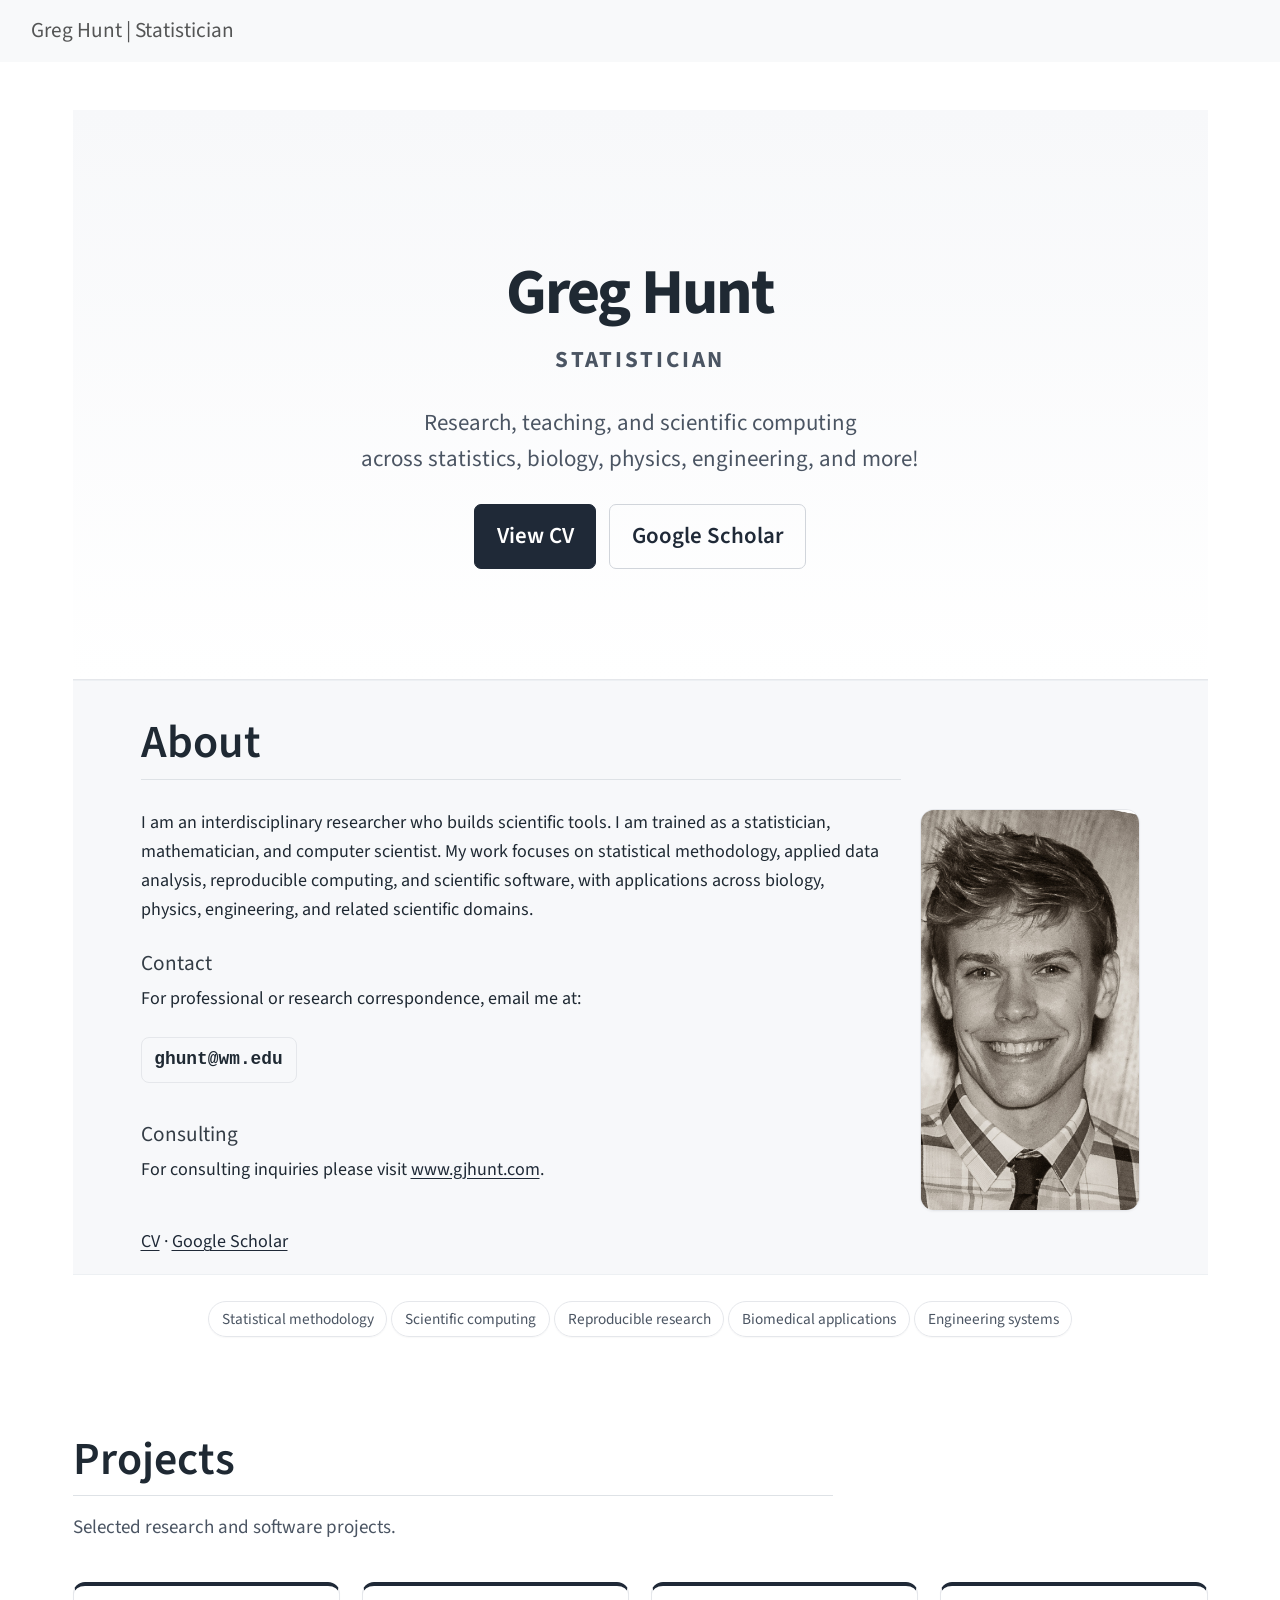
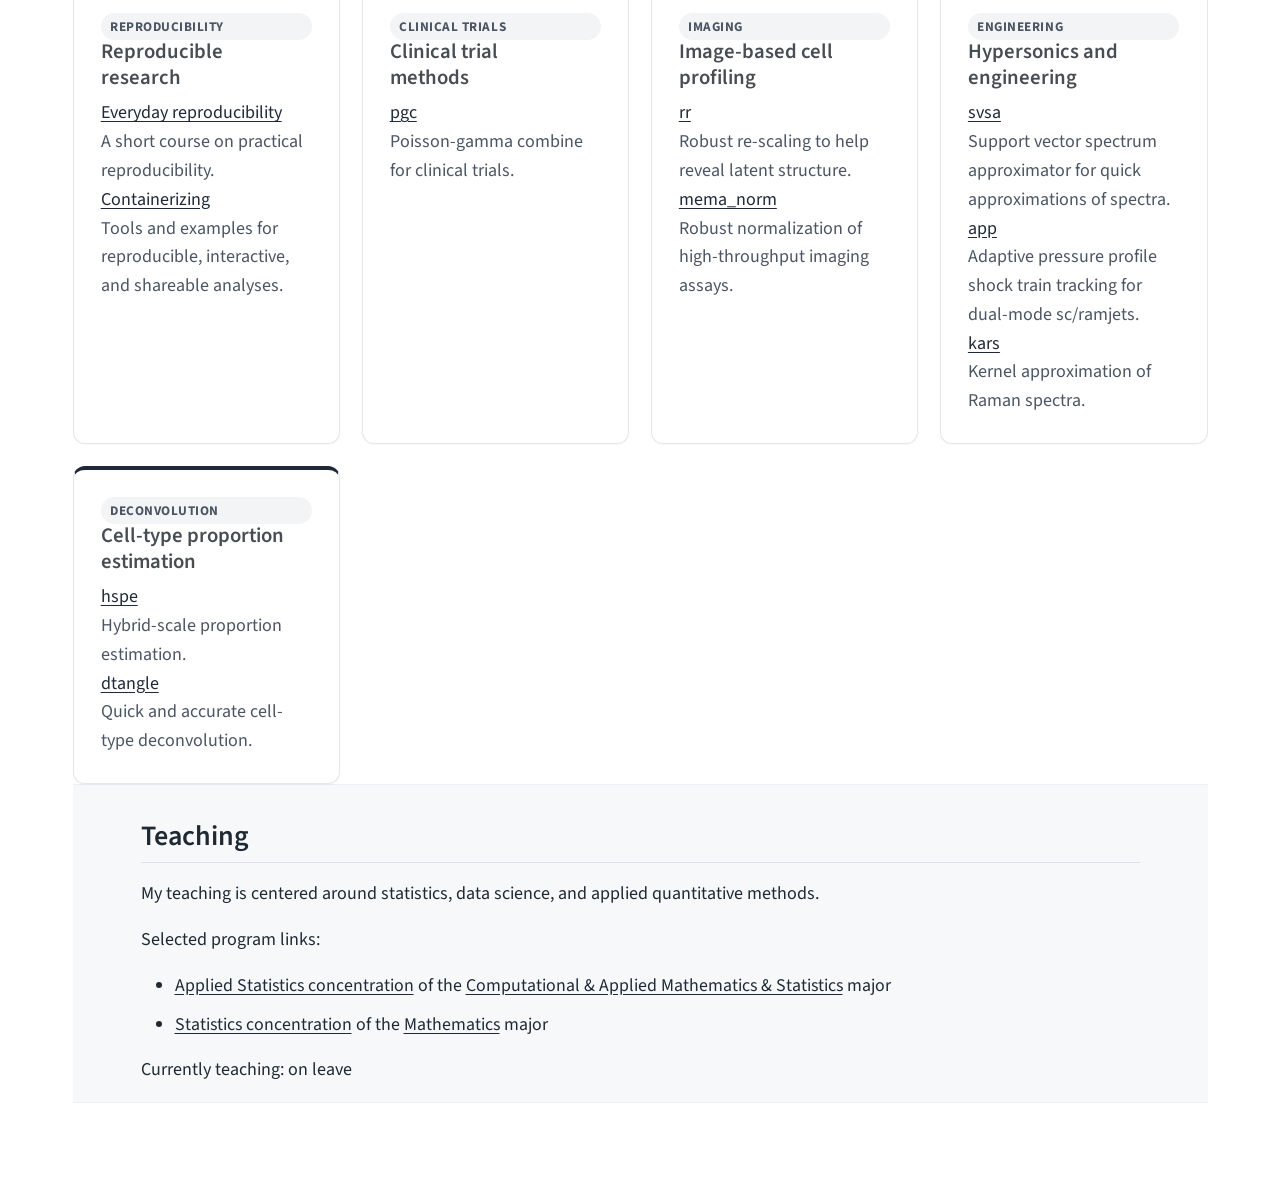
==== commit 402098ef: "added consulting blurb" ====
--- a/docs/index.html
+++ b/docs/index.html
@@ -116,10 +116,16 @@
 <div class="about-grid">
 <div class="about-text">
 <p>I am an interdisciplinary researcher who builds scientific tools. I am trained as a statistician, mathematician, and computer scientist. My work focuses on statistical methodology, applied data analysis, reproducible computing, and scientific software, with applications across biology, physics, engineering, and related scientific domains.</p>
-<section id="contact" class="level4 contact">
+<section id="contact" class="contact">
+<section id="contact" class="level4">
 <h4 class="anchored" data-anchor-id="contact">Contact</h4>
 <p>For professional or research correspondence, email me at:</p>
 <p><strong>ghunt@wm.edu</strong></p>
+</section>
+<section id="consulting" class="level4">
+<h4 class="anchored" data-anchor-id="consulting">Consulting</h4>
+<p>For consulting inquiries please visit <a href="https://gjhunt.com">www.gjhunt.com</a>.</p>
+</section>
 </section>
 </div>
 <p><img src="files/headshot.jpg" class="headshot img-fluid"></p>
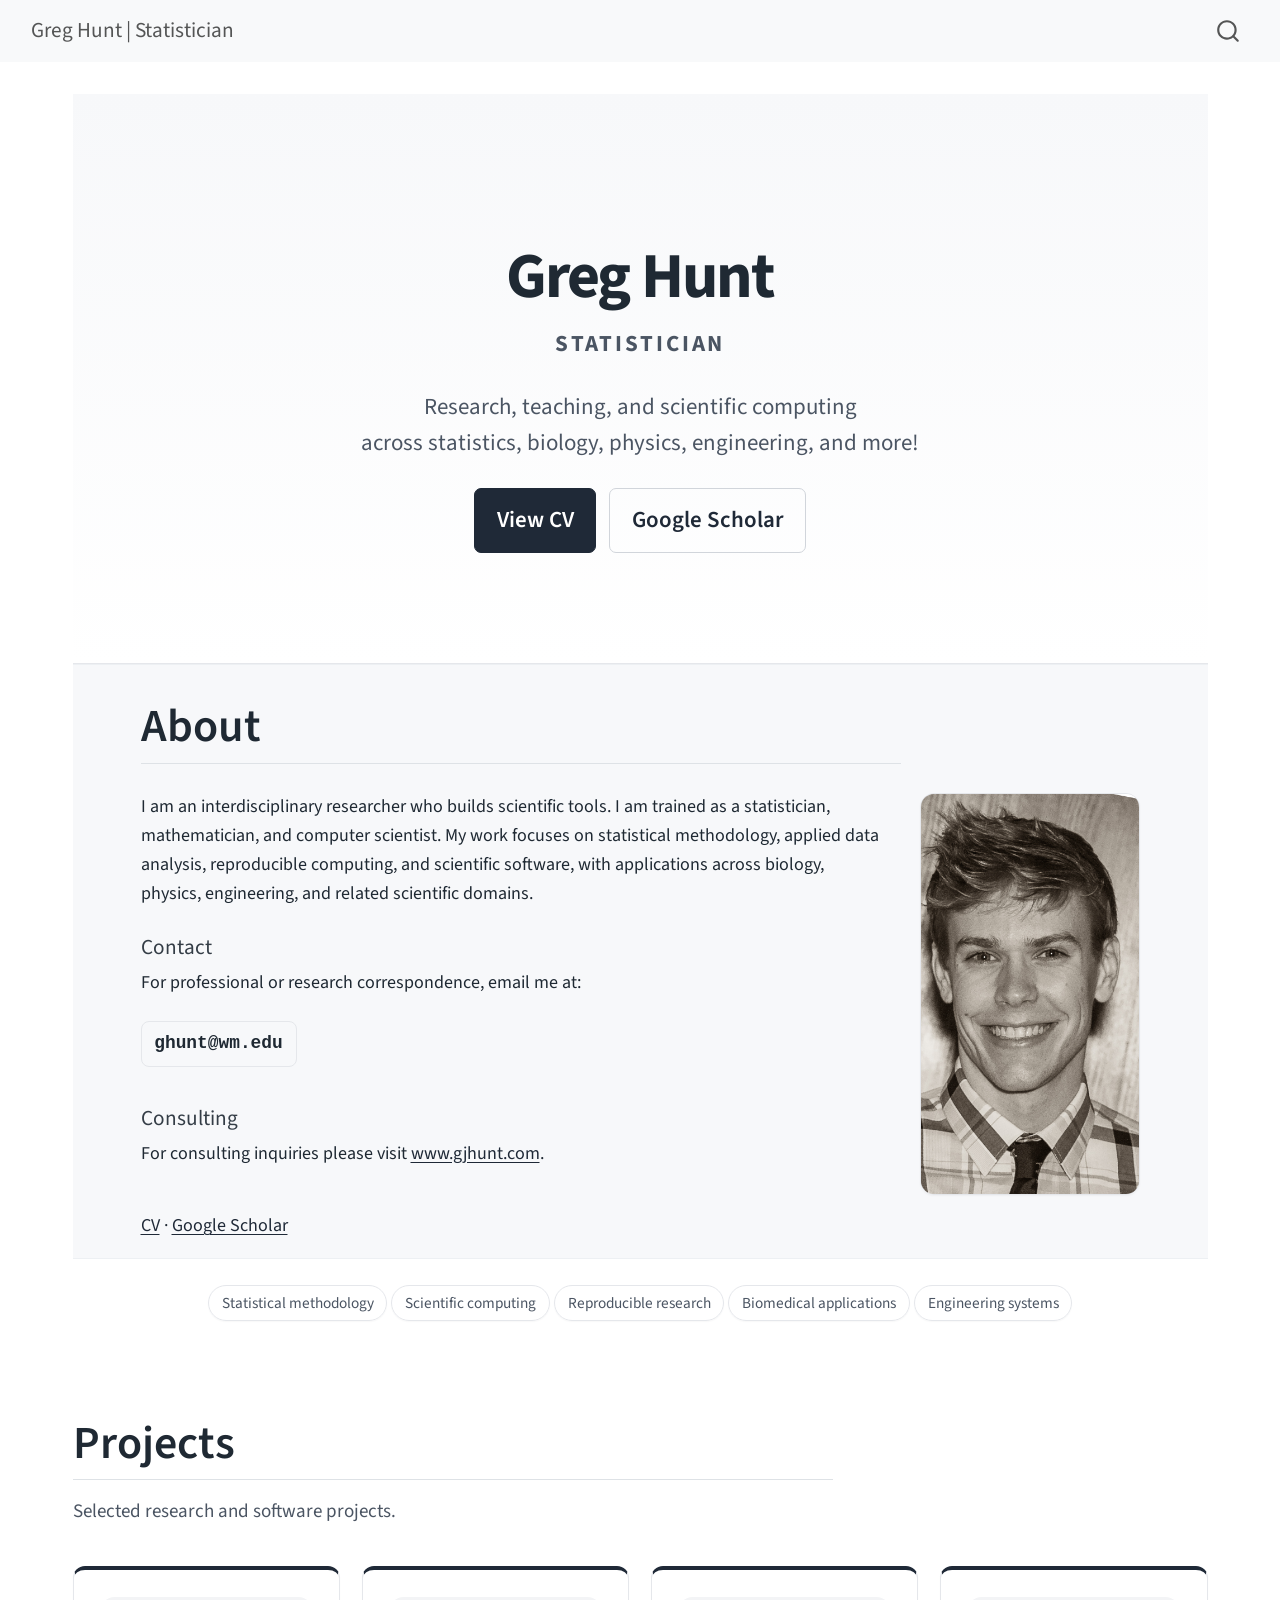
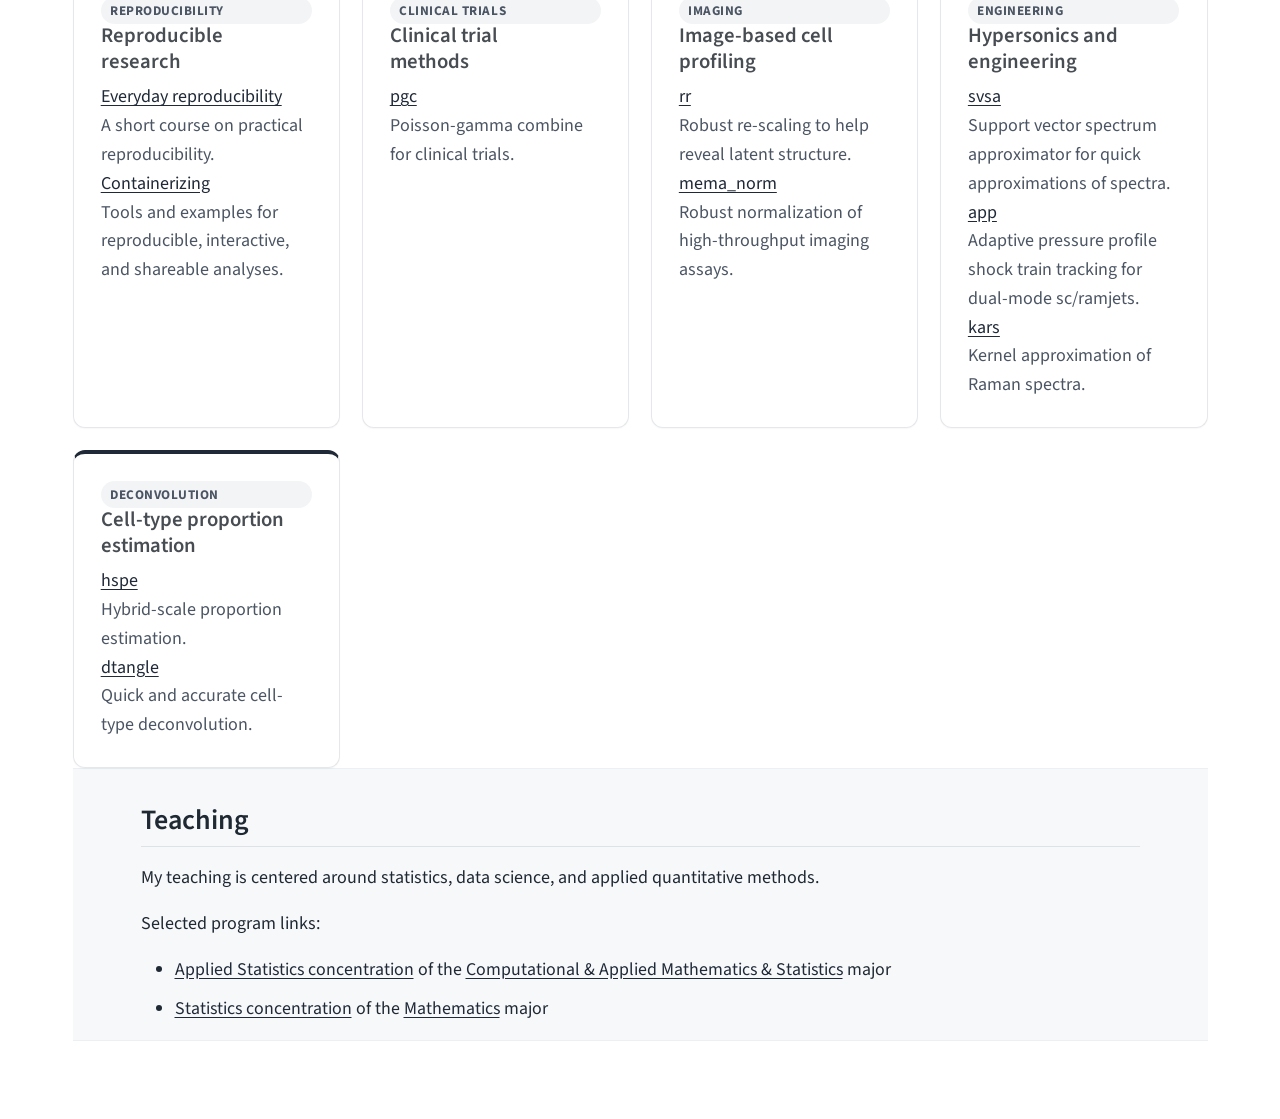
==== commit fa4d4064: "updated site rmv teaching" ====
--- a/docs/index.html
+++ b/docs/index.html
@@ -2,16 +2,13 @@
 <html xmlns="http://www.w3.org/1999/xhtml" lang="en" xml:lang="en"><head>
 
 <meta charset="utf-8">
-<meta name="generator" content="quarto-1.9.38">
+<meta name="generator" content="quarto-1.5.57">
 
 <meta name="viewport" content="width=device-width, initial-scale=1.0, user-scalable=yes">
 
 
 <title>Greg Hunt | Statistician</title>
 <style>
-/* Default styles provided by pandoc.
-** See https://pandoc.org/MANUAL.html#variables-for-html for config info.
-*/
 code{white-space: pre-wrap;}
 span.smallcaps{font-variant: small-caps;}
 div.columns{display: flex; gap: min(4vw, 1.5em);}
@@ -33,16 +30,15 @@
 <script src="site_libs/quarto-search/fuse.min.js"></script>
 <script src="site_libs/quarto-search/quarto-search.js"></script>
 <meta name="quarto:offset" content="./">
-<script src="site_libs/quarto-html/quarto.js" type="module"></script>
-<script src="site_libs/quarto-html/tabsets/tabsets.js" type="module"></script>
+<script src="site_libs/quarto-html/quarto.js"></script>
 <script src="site_libs/quarto-html/popper.min.js"></script>
 <script src="site_libs/quarto-html/tippy.umd.min.js"></script>
 <script src="site_libs/quarto-html/anchor.min.js"></script>
 <link href="site_libs/quarto-html/tippy.css" rel="stylesheet">
-<link href="site_libs/quarto-html/quarto-syntax-highlighting-15634bcf2e68342d4ad2dfa704d543f6.css" rel="stylesheet" id="quarto-text-highlighting-styles">
+<link href="site_libs/quarto-html/quarto-syntax-highlighting.css" rel="stylesheet" id="quarto-text-highlighting-styles">
 <script src="site_libs/bootstrap/bootstrap.min.js"></script>
 <link href="site_libs/bootstrap/bootstrap-icons.css" rel="stylesheet">
-<link href="site_libs/bootstrap/bootstrap-912b221b3bf343061ffbcfd4024185c7.min.css" rel="stylesheet" append-hash="true" id="quarto-bootstrap" data-mode="light">
+<link href="site_libs/bootstrap/bootstrap.min.css" rel="stylesheet" id="quarto-bootstrap" data-mode="light">
 <script id="quarto-search-options" type="application/json">{
   "location": "navbar",
   "copy-button": false,
@@ -75,7 +71,7 @@
 <link rel="stylesheet" href="assets/styles.css">
 </head>
 
-<body class="nav-fixed quarto-light">
+<body class="nav-fixed">
 
 <div id="quarto-search-results"></div>
   <header id="quarto-header" class="headroom fixed-top">
@@ -98,7 +94,7 @@
 <!-- margin-sidebar -->
     
 <!-- main -->
-<main class="content column-page" id="quarto-document-content"><header id="title-block-header" class="quarto-title-block"></header>
+<main class="content column-page" id="quarto-document-content">
 
 
 
@@ -211,256 +207,245 @@
 <li><a href="https://www.wm.edu/as/mathematics/undergrad/major/statistics/">Statistics concentration</a> of the <a href="https://www.wm.edu/as/mathematics/">Mathematics</a> major</li>
 </ul>
 </div>
-<p>Currently teaching: on leave</p>
-<!--
-Currently teaching:
-
-1. [MATH 452/552](https://gjhunt.github.io/452fall24) | Mathematical Statistics | Fall 2024
-2. [MATH 455/555](https://gjhunt.github.io/455fall24) | Statistical Learning | Fall 2024
--->
 </section>
 
 
 
 </main> <!-- /main -->
 <script id="quarto-html-after-body" type="application/javascript">
-  window.document.addEventListener("DOMContentLoaded", function (event) {
-    const icon = "";
-    const anchorJS = new window.AnchorJS();
-    anchorJS.options = {
-      placement: 'right',
-      icon: icon
-    };
-    anchorJS.add('.anchored');
-    const isCodeAnnotation = (el) => {
-      for (const clz of el.classList) {
-        if (clz.startsWith('code-annotation-')) {                     
-          return true;
-        }
-      }
-      return false;
-    }
-    const onCopySuccess = function(e) {
-      // button target
-      const button = e.trigger;
-      // don't keep focus
-      button.blur();
-      // flash "checked"
-      button.classList.add('code-copy-button-checked');
-      var currentTitle = button.getAttribute("title");
-      button.setAttribute("title", "Copied!");
-      let tooltip;
-      if (window.bootstrap) {
-        button.setAttribute("data-bs-toggle", "tooltip");
-        button.setAttribute("data-bs-placement", "left");
-        button.setAttribute("data-bs-title", "Copied!");
-        tooltip = new bootstrap.Tooltip(button, 
-          { trigger: "manual", 
-            customClass: "code-copy-button-tooltip",
-            offset: [0, -8]});
-        tooltip.show();    
-      }
-      setTimeout(function() {
-        if (tooltip) {
-          tooltip.hide();
-          button.removeAttribute("data-bs-title");
-          button.removeAttribute("data-bs-toggle");
-          button.removeAttribute("data-bs-placement");
-        }
-        button.setAttribute("title", currentTitle);
-        button.classList.remove('code-copy-button-checked');
-      }, 1000);
-      // clear code selection
-      e.clearSelection();
-    }
-    const getTextToCopy = function(trigger) {
-      const outerScaffold = trigger.parentElement.cloneNode(true);
-      const codeEl = outerScaffold.querySelector('code');
+window.document.addEventListener("DOMContentLoaded", function (event) {
+  const toggleBodyColorMode = (bsSheetEl) => {
+    const mode = bsSheetEl.getAttribute("data-mode");
+    const bodyEl = window.document.querySelector("body");
+    if (mode === "dark") {
+      bodyEl.classList.add("quarto-dark");
+      bodyEl.classList.remove("quarto-light");
+    } else {
+      bodyEl.classList.add("quarto-light");
+      bodyEl.classList.remove("quarto-dark");
+    }
+  }
+  const toggleBodyColorPrimary = () => {
+    const bsSheetEl = window.document.querySelector("link#quarto-bootstrap");
+    if (bsSheetEl) {
+      toggleBodyColorMode(bsSheetEl);
+    }
+  }
+  toggleBodyColorPrimary();  
+  const icon = "";
+  const anchorJS = new window.AnchorJS();
+  anchorJS.options = {
+    placement: 'right',
+    icon: icon
+  };
+  anchorJS.add('.anchored');
+  const isCodeAnnotation = (el) => {
+    for (const clz of el.classList) {
+      if (clz.startsWith('code-annotation-')) {                     
+        return true;
+      }
+    }
+    return false;
+  }
+  const onCopySuccess = function(e) {
+    // button target
+    const button = e.trigger;
+    // don't keep focus
+    button.blur();
+    // flash "checked"
+    button.classList.add('code-copy-button-checked');
+    var currentTitle = button.getAttribute("title");
+    button.setAttribute("title", "Copied!");
+    let tooltip;
+    if (window.bootstrap) {
+      button.setAttribute("data-bs-toggle", "tooltip");
+      button.setAttribute("data-bs-placement", "left");
+      button.setAttribute("data-bs-title", "Copied!");
+      tooltip = new bootstrap.Tooltip(button, 
+        { trigger: "manual", 
+          customClass: "code-copy-button-tooltip",
+          offset: [0, -8]});
+      tooltip.show();    
+    }
+    setTimeout(function() {
+      if (tooltip) {
+        tooltip.hide();
+        button.removeAttribute("data-bs-title");
+        button.removeAttribute("data-bs-toggle");
+        button.removeAttribute("data-bs-placement");
+      }
+      button.setAttribute("title", currentTitle);
+      button.classList.remove('code-copy-button-checked');
+    }, 1000);
+    // clear code selection
+    e.clearSelection();
+  }
+  const getTextToCopy = function(trigger) {
+      const codeEl = trigger.previousElementSibling.cloneNode(true);
       for (const childEl of codeEl.children) {
         if (isCodeAnnotation(childEl)) {
           childEl.remove();
         }
       }
       return codeEl.innerText;
-    }
-    const clipboard = new window.ClipboardJS('.code-copy-button:not([data-in-quarto-modal])', {
-      text: getTextToCopy
+  }
+  const clipboard = new window.ClipboardJS('.code-copy-button:not([data-in-quarto-modal])', {
+    text: getTextToCopy
+  });
+  clipboard.on('success', onCopySuccess);
+  if (window.document.getElementById('quarto-embedded-source-code-modal')) {
+    // For code content inside modals, clipBoardJS needs to be initialized with a container option
+    // TODO: Check when it could be a function (https://github.com/zenorocha/clipboard.js/issues/860)
+    const clipboardModal = new window.ClipboardJS('.code-copy-button[data-in-quarto-modal]', {
+      text: getTextToCopy,
+      container: window.document.getElementById('quarto-embedded-source-code-modal')
     });
-    clipboard.on('success', onCopySuccess);
-    if (window.document.getElementById('quarto-embedded-source-code-modal')) {
-      const clipboardModal = new window.ClipboardJS('.code-copy-button[data-in-quarto-modal]', {
-        text: getTextToCopy,
-        container: window.document.getElementById('quarto-embedded-source-code-modal')
-      });
-      clipboardModal.on('success', onCopySuccess);
-    }
-      var localhostRegex = new RegExp(/^(?:http|https):\/\/localhost\:?[0-9]*\//);
-      var mailtoRegex = new RegExp(/^mailto:/);
-        var filterRegex = new RegExp('/' + window.location.host + '/');
-      var isInternal = (href) => {
-          return filterRegex.test(href) || localhostRegex.test(href) || mailtoRegex.test(href);
-      }
-      // Inspect non-navigation links and adorn them if external
-     var links = window.document.querySelectorAll('a[href]:not(.nav-link):not(.navbar-brand):not(.toc-action):not(.sidebar-link):not(.sidebar-item-toggle):not(.pagination-link):not(.no-external):not([aria-hidden]):not(.dropdown-item):not(.quarto-navigation-tool):not(.about-link)');
-      for (var i=0; i<links.length; i++) {
-        const link = links[i];
-        if (!isInternal(link.href)) {
-          // undo the damage that might have been done by quarto-nav.js in the case of
-          // links that we want to consider external
-          if (link.dataset.originalHref !== undefined) {
-            link.href = link.dataset.originalHref;
+    clipboardModal.on('success', onCopySuccess);
+  }
+    var localhostRegex = new RegExp(/^(?:http|https):\/\/localhost\:?[0-9]*\//);
+    var mailtoRegex = new RegExp(/^mailto:/);
+      var filterRegex = new RegExp('/' + window.location.host + '/');
+    var isInternal = (href) => {
+        return filterRegex.test(href) || localhostRegex.test(href) || mailtoRegex.test(href);
+    }
+    // Inspect non-navigation links and adorn them if external
+ 	var links = window.document.querySelectorAll('a[href]:not(.nav-link):not(.navbar-brand):not(.toc-action):not(.sidebar-link):not(.sidebar-item-toggle):not(.pagination-link):not(.no-external):not([aria-hidden]):not(.dropdown-item):not(.quarto-navigation-tool):not(.about-link)');
+    for (var i=0; i<links.length; i++) {
+      const link = links[i];
+      if (!isInternal(link.href)) {
+        // undo the damage that might have been done by quarto-nav.js in the case of
+        // links that we want to consider external
+        if (link.dataset.originalHref !== undefined) {
+          link.href = link.dataset.originalHref;
+        }
+      }
+    }
+  function tippyHover(el, contentFn, onTriggerFn, onUntriggerFn) {
+    const config = {
+      allowHTML: true,
+      maxWidth: 500,
+      delay: 100,
+      arrow: false,
+      appendTo: function(el) {
+          return el.parentElement;
+      },
+      interactive: true,
+      interactiveBorder: 10,
+      theme: 'quarto',
+      placement: 'bottom-start',
+    };
+    if (contentFn) {
+      config.content = contentFn;
+    }
+    if (onTriggerFn) {
+      config.onTrigger = onTriggerFn;
+    }
+    if (onUntriggerFn) {
+      config.onUntrigger = onUntriggerFn;
+    }
+    window.tippy(el, config); 
+  }
+  const noterefs = window.document.querySelectorAll('a[role="doc-noteref"]');
+  for (var i=0; i<noterefs.length; i++) {
+    const ref = noterefs[i];
+    tippyHover(ref, function() {
+      // use id or data attribute instead here
+      let href = ref.getAttribute('data-footnote-href') || ref.getAttribute('href');
+      try { href = new URL(href).hash; } catch {}
+      const id = href.replace(/^#\/?/, "");
+      const note = window.document.getElementById(id);
+      if (note) {
+        return note.innerHTML;
+      } else {
+        return "";
+      }
+    });
+  }
+  const xrefs = window.document.querySelectorAll('a.quarto-xref');
+  const processXRef = (id, note) => {
+    // Strip column container classes
+    const stripColumnClz = (el) => {
+      el.classList.remove("page-full", "page-columns");
+      if (el.children) {
+        for (const child of el.children) {
+          stripColumnClz(child);
+        }
+      }
+    }
+    stripColumnClz(note)
+    if (id === null || id.startsWith('sec-')) {
+      // Special case sections, only their first couple elements
+      const container = document.createElement("div");
+      if (note.children && note.children.length > 2) {
+        container.appendChild(note.children[0].cloneNode(true));
+        for (let i = 1; i < note.children.length; i++) {
+          const child = note.children[i];
+          if (child.tagName === "P" && child.innerText === "") {
+            continue;
+          } else {
+            container.appendChild(child.cloneNode(true));
+            break;
           }
         }
-      }
-    function tippyHover(el, contentFn, onTriggerFn, onUntriggerFn) {
-      const config = {
-        allowHTML: true,
-        maxWidth: 500,
-        delay: 100,
-        arrow: false,
-        appendTo: function(el) {
-            return el.parentElement;
-        },
-        interactive: true,
-        interactiveBorder: 10,
-        theme: 'quarto',
-        placement: 'bottom-start',
-      };
-      if (contentFn) {
-        config.content = contentFn;
-      }
-      if (onTriggerFn) {
-        config.onTrigger = onTriggerFn;
-      }
-      if (onUntriggerFn) {
-        config.onUntrigger = onUntriggerFn;
-      }
-      window.tippy(el, config); 
-    }
-    const noterefs = window.document.querySelectorAll('a[role="doc-noteref"]');
-    for (var i=0; i<noterefs.length; i++) {
-      const ref = noterefs[i];
-      tippyHover(ref, function() {
-        // use id or data attribute instead here
-        let href = ref.getAttribute('data-footnote-href') || ref.getAttribute('href');
-        try { href = new URL(href).hash; } catch {}
-        const id = href.replace(/^#\/?/, "");
-        const note = window.document.getElementById(id);
-        if (note) {
-          return note.innerHTML;
-        } else {
-          return "";
-        }
-      });
-    }
-    const xrefs = window.document.querySelectorAll('a.quarto-xref');
-    const processXRef = (id, note) => {
-      // Strip column container classes
-      const stripColumnClz = (el) => {
-        el.classList.remove("page-full", "page-columns");
-        if (el.children) {
-          for (const child of el.children) {
-            stripColumnClz(child);
-          }
-        }
-      }
-      stripColumnClz(note)
-      if (id === null || id.startsWith('sec-')) {
-        // Special case sections, only their first couple elements
-        const container = document.createElement("div");
-        if (note.children && note.children.length > 2) {
-          container.appendChild(note.children[0].cloneNode(true));
-          for (let i = 1; i < note.children.length; i++) {
-            const child = note.children[i];
-            if (child.tagName === "P" && child.innerText === "") {
-              continue;
-            } else {
-              container.appendChild(child.cloneNode(true));
-              break;
-            }
-          }
-          if (window.Quarto?.typesetMath) {
-            window.Quarto.typesetMath(container);
-          }
-          return container.innerHTML
-        } else {
-          if (window.Quarto?.typesetMath) {
-            window.Quarto.typesetMath(note);
-          }
-          return note.innerHTML;
-        }
+        if (window.Quarto?.typesetMath) {
+          window.Quarto.typesetMath(container);
+        }
+        return container.innerHTML
       } else {
-        // Remove any anchor links if they are present
-        const anchorLink = note.querySelector('a.anchorjs-link');
-        if (anchorLink) {
-          anchorLink.remove();
-        }
         if (window.Quarto?.typesetMath) {
           window.Quarto.typesetMath(note);
         }
-        if (note.classList.contains("callout")) {
-          return note.outerHTML;
-        } else {
-          return note.innerHTML;
-        }
-      }
-    }
-    for (var i=0; i<xrefs.length; i++) {
-      const xref = xrefs[i];
-      tippyHover(xref, undefined, function(instance) {
-        instance.disable();
-        let url = xref.getAttribute('href');
-        let hash = undefined; 
-        if (url.startsWith('#')) {
-          hash = url;
-        } else {
-          try { hash = new URL(url).hash; } catch {}
-        }
-        if (hash) {
-          const id = hash.replace(/^#\/?/, "");
-          const note = window.document.getElementById(id);
-          if (note !== null) {
-            try {
-              const html = processXRef(id, note.cloneNode(true));
-              instance.setContent(html);
-            } finally {
-              instance.enable();
-              instance.show();
-            }
-          } else {
-            // See if we can fetch this
-            fetch(url.split('#')[0])
-            .then(res => res.text())
-            .then(html => {
-              const parser = new DOMParser();
-              const htmlDoc = parser.parseFromString(html, "text/html");
-              const note = htmlDoc.getElementById(id);
-              if (note !== null) {
-                const html = processXRef(id, note);
-                instance.setContent(html);
-              } 
-            }).finally(() => {
-              instance.enable();
-              instance.show();
-            });
+        return note.innerHTML;
+      }
+    } else {
+      // Remove any anchor links if they are present
+      const anchorLink = note.querySelector('a.anchorjs-link');
+      if (anchorLink) {
+        anchorLink.remove();
+      }
+      if (window.Quarto?.typesetMath) {
+        window.Quarto.typesetMath(note);
+      }
+      // TODO in 1.5, we should make sure this works without a callout special case
+      if (note.classList.contains("callout")) {
+        return note.outerHTML;
+      } else {
+        return note.innerHTML;
+      }
+    }
+  }
+  for (var i=0; i<xrefs.length; i++) {
+    const xref = xrefs[i];
+    tippyHover(xref, undefined, function(instance) {
+      instance.disable();
+      let url = xref.getAttribute('href');
+      let hash = undefined; 
+      if (url.startsWith('#')) {
+        hash = url;
+      } else {
+        try { hash = new URL(url).hash; } catch {}
+      }
+      if (hash) {
+        const id = hash.replace(/^#\/?/, "");
+        const note = window.document.getElementById(id);
+        if (note !== null) {
+          try {
+            const html = processXRef(id, note.cloneNode(true));
+            instance.setContent(html);
+          } finally {
+            instance.enable();
+            instance.show();
           }
         } else {
-          // See if we can fetch a full url (with no hash to target)
-          // This is a special case and we should probably do some content thinning / targeting
-          fetch(url)
+          // See if we can fetch this
+          fetch(url.split('#')[0])
           .then(res => res.text())
           .then(html => {
             const parser = new DOMParser();
             const htmlDoc = parser.parseFromString(html, "text/html");
-            const note = htmlDoc.querySelector('main.content');
+            const note = htmlDoc.getElementById(id);
             if (note !== null) {
-              // This should only happen for chapter cross references
-              // (since there is no id in the URL)
-              // remove the first header
-              if (note.children.length > 0 && note.children[0].tagName === "HEADER") {
-                note.children[0].remove();
-              }
-              const html = processXRef(null, note);
+              const html = processXRef(id, note);
               instance.setContent(html);
             } 
           }).finally(() => {
@@ -468,161 +453,185 @@
             instance.show();
           });
         }
-      }, function(instance) {
+      } else {
+        // See if we can fetch a full url (with no hash to target)
+        // This is a special case and we should probably do some content thinning / targeting
+        fetch(url)
+        .then(res => res.text())
+        .then(html => {
+          const parser = new DOMParser();
+          const htmlDoc = parser.parseFromString(html, "text/html");
+          const note = htmlDoc.querySelector('main.content');
+          if (note !== null) {
+            // This should only happen for chapter cross references
+            // (since there is no id in the URL)
+            // remove the first header
+            if (note.children.length > 0 && note.children[0].tagName === "HEADER") {
+              note.children[0].remove();
+            }
+            const html = processXRef(null, note);
+            instance.setContent(html);
+          } 
+        }).finally(() => {
+          instance.enable();
+          instance.show();
+        });
+      }
+    }, function(instance) {
+    });
+  }
+      let selectedAnnoteEl;
+      const selectorForAnnotation = ( cell, annotation) => {
+        let cellAttr = 'data-code-cell="' + cell + '"';
+        let lineAttr = 'data-code-annotation="' +  annotation + '"';
+        const selector = 'span[' + cellAttr + '][' + lineAttr + ']';
+        return selector;
+      }
+      const selectCodeLines = (annoteEl) => {
+        const doc = window.document;
+        const targetCell = annoteEl.getAttribute("data-target-cell");
+        const targetAnnotation = annoteEl.getAttribute("data-target-annotation");
+        const annoteSpan = window.document.querySelector(selectorForAnnotation(targetCell, targetAnnotation));
+        const lines = annoteSpan.getAttribute("data-code-lines").split(",");
+        const lineIds = lines.map((line) => {
+          return targetCell + "-" + line;
+        })
+        let top = null;
+        let height = null;
+        let parent = null;
+        if (lineIds.length > 0) {
+            //compute the position of the single el (top and bottom and make a div)
+            const el = window.document.getElementById(lineIds[0]);
+            top = el.offsetTop;
+            height = el.offsetHeight;
+            parent = el.parentElement.parentElement;
+          if (lineIds.length > 1) {
+            const lastEl = window.document.getElementById(lineIds[lineIds.length - 1]);
+            const bottom = lastEl.offsetTop + lastEl.offsetHeight;
+            height = bottom - top;
+          }
+          if (top !== null && height !== null && parent !== null) {
+            // cook up a div (if necessary) and position it 
+            let div = window.document.getElementById("code-annotation-line-highlight");
+            if (div === null) {
+              div = window.document.createElement("div");
+              div.setAttribute("id", "code-annotation-line-highlight");
+              div.style.position = 'absolute';
+              parent.appendChild(div);
+            }
+            div.style.top = top - 2 + "px";
+            div.style.height = height + 4 + "px";
+            div.style.left = 0;
+            let gutterDiv = window.document.getElementById("code-annotation-line-highlight-gutter");
+            if (gutterDiv === null) {
+              gutterDiv = window.document.createElement("div");
+              gutterDiv.setAttribute("id", "code-annotation-line-highlight-gutter");
+              gutterDiv.style.position = 'absolute';
+              const codeCell = window.document.getElementById(targetCell);
+              const gutter = codeCell.querySelector('.code-annotation-gutter');
+              gutter.appendChild(gutterDiv);
+            }
+            gutterDiv.style.top = top - 2 + "px";
+            gutterDiv.style.height = height + 4 + "px";
+          }
+          selectedAnnoteEl = annoteEl;
+        }
+      };
+      const unselectCodeLines = () => {
+        const elementsIds = ["code-annotation-line-highlight", "code-annotation-line-highlight-gutter"];
+        elementsIds.forEach((elId) => {
+          const div = window.document.getElementById(elId);
+          if (div) {
+            div.remove();
+          }
+        });
+        selectedAnnoteEl = undefined;
+      };
+        // Handle positioning of the toggle
+    window.addEventListener(
+      "resize",
+      throttle(() => {
+        elRect = undefined;
+        if (selectedAnnoteEl) {
+          selectCodeLines(selectedAnnoteEl);
+        }
+      }, 10)
+    );
+    function throttle(fn, ms) {
+    let throttle = false;
+    let timer;
+      return (...args) => {
+        if(!throttle) { // first call gets through
+            fn.apply(this, args);
+            throttle = true;
+        } else { // all the others get throttled
+            if(timer) clearTimeout(timer); // cancel #2
+            timer = setTimeout(() => {
+              fn.apply(this, args);
+              timer = throttle = false;
+            }, ms);
+        }
+      };
+    }
+      // Attach click handler to the DT
+      const annoteDls = window.document.querySelectorAll('dt[data-target-cell]');
+      for (const annoteDlNode of annoteDls) {
+        annoteDlNode.addEventListener('click', (event) => {
+          const clickedEl = event.target;
+          if (clickedEl !== selectedAnnoteEl) {
+            unselectCodeLines();
+            const activeEl = window.document.querySelector('dt[data-target-cell].code-annotation-active');
+            if (activeEl) {
+              activeEl.classList.remove('code-annotation-active');
+            }
+            selectCodeLines(clickedEl);
+            clickedEl.classList.add('code-annotation-active');
+          } else {
+            // Unselect the line
+            unselectCodeLines();
+            clickedEl.classList.remove('code-annotation-active');
+          }
+        });
+      }
+  const findCites = (el) => {
+    const parentEl = el.parentElement;
+    if (parentEl) {
+      const cites = parentEl.dataset.cites;
+      if (cites) {
+        return {
+          el,
+          cites: cites.split(' ')
+        };
+      } else {
+        return findCites(el.parentElement)
+      }
+    } else {
+      return undefined;
+    }
+  };
+  var bibliorefs = window.document.querySelectorAll('a[role="doc-biblioref"]');
+  for (var i=0; i<bibliorefs.length; i++) {
+    const ref = bibliorefs[i];
+    const citeInfo = findCites(ref);
+    if (citeInfo) {
+      tippyHover(citeInfo.el, function() {
+        var popup = window.document.createElement('div');
+        citeInfo.cites.forEach(function(cite) {
+          var citeDiv = window.document.createElement('div');
+          citeDiv.classList.add('hanging-indent');
+          citeDiv.classList.add('csl-entry');
+          var biblioDiv = window.document.getElementById('ref-' + cite);
+          if (biblioDiv) {
+            citeDiv.innerHTML = biblioDiv.innerHTML;
+          }
+          popup.appendChild(citeDiv);
+        });
+        return popup.innerHTML;
       });
     }
-        let selectedAnnoteEl;
-        const selectorForAnnotation = ( cell, annotation) => {
-          let cellAttr = 'data-code-cell="' + cell + '"';
-          let lineAttr = 'data-code-annotation="' +  annotation + '"';
-          const selector = 'span[' + cellAttr + '][' + lineAttr + ']';
-          return selector;
-        }
-        const selectCodeLines = (annoteEl) => {
-          const doc = window.document;
-          const targetCell = annoteEl.getAttribute("data-target-cell");
-          const targetAnnotation = annoteEl.getAttribute("data-target-annotation");
-          const annoteSpan = window.document.querySelector(selectorForAnnotation(targetCell, targetAnnotation));
-          const lines = annoteSpan.getAttribute("data-code-lines").split(",");
-          const lineIds = lines.map((line) => {
-            return targetCell + "-" + line;
-          })
-          let top = null;
-          let height = null;
-          let parent = null;
-          if (lineIds.length > 0) {
-              //compute the position of the single el (top and bottom and make a div)
-              const el = window.document.getElementById(lineIds[0]);
-              top = el.offsetTop;
-              height = el.offsetHeight;
-              parent = el.parentElement.parentElement;
-            if (lineIds.length > 1) {
-              const lastEl = window.document.getElementById(lineIds[lineIds.length - 1]);
-              const bottom = lastEl.offsetTop + lastEl.offsetHeight;
-              height = bottom - top;
-            }
-            if (top !== null && height !== null && parent !== null) {
-              // cook up a div (if necessary) and position it 
-              let div = window.document.getElementById("code-annotation-line-highlight");
-              if (div === null) {
-                div = window.document.createElement("div");
-                div.setAttribute("id", "code-annotation-line-highlight");
-                div.style.position = 'absolute';
-                parent.appendChild(div);
-              }
-              div.style.top = top - 2 + "px";
-              div.style.height = height + 4 + "px";
-              div.style.left = 0;
-              let gutterDiv = window.document.getElementById("code-annotation-line-highlight-gutter");
-              if (gutterDiv === null) {
-                gutterDiv = window.document.createElement("div");
-                gutterDiv.setAttribute("id", "code-annotation-line-highlight-gutter");
-                gutterDiv.style.position = 'absolute';
-                const codeCell = window.document.getElementById(targetCell);
-                const gutter = codeCell.querySelector('.code-annotation-gutter');
-                gutter.appendChild(gutterDiv);
-              }
-              gutterDiv.style.top = top - 2 + "px";
-              gutterDiv.style.height = height + 4 + "px";
-            }
-            selectedAnnoteEl = annoteEl;
-          }
-        };
-        const unselectCodeLines = () => {
-          const elementsIds = ["code-annotation-line-highlight", "code-annotation-line-highlight-gutter"];
-          elementsIds.forEach((elId) => {
-            const div = window.document.getElementById(elId);
-            if (div) {
-              div.remove();
-            }
-          });
-          selectedAnnoteEl = undefined;
-        };
-          // Handle positioning of the toggle
-      window.addEventListener(
-        "resize",
-        throttle(() => {
-          elRect = undefined;
-          if (selectedAnnoteEl) {
-            selectCodeLines(selectedAnnoteEl);
-          }
-        }, 10)
-      );
-      function throttle(fn, ms) {
-      let throttle = false;
-      let timer;
-        return (...args) => {
-          if(!throttle) { // first call gets through
-              fn.apply(this, args);
-              throttle = true;
-          } else { // all the others get throttled
-              if(timer) clearTimeout(timer); // cancel #2
-              timer = setTimeout(() => {
-                fn.apply(this, args);
-                timer = throttle = false;
-              }, ms);
-          }
-        };
-      }
-        // Attach click handler to the DT
-        const annoteDls = window.document.querySelectorAll('dt[data-target-cell]');
-        for (const annoteDlNode of annoteDls) {
-          annoteDlNode.addEventListener('click', (event) => {
-            const clickedEl = event.target;
-            if (clickedEl !== selectedAnnoteEl) {
-              unselectCodeLines();
-              const activeEl = window.document.querySelector('dt[data-target-cell].code-annotation-active');
-              if (activeEl) {
-                activeEl.classList.remove('code-annotation-active');
-              }
-              selectCodeLines(clickedEl);
-              clickedEl.classList.add('code-annotation-active');
-            } else {
-              // Unselect the line
-              unselectCodeLines();
-              clickedEl.classList.remove('code-annotation-active');
-            }
-          });
-        }
-    const findCites = (el) => {
-      const parentEl = el.parentElement;
-      if (parentEl) {
-        const cites = parentEl.dataset.cites;
-        if (cites) {
-          return {
-            el,
-            cites: cites.split(' ')
-          };
-        } else {
-          return findCites(el.parentElement)
-        }
-      } else {
-        return undefined;
-      }
-    };
-    var bibliorefs = window.document.querySelectorAll('a[role="doc-biblioref"]');
-    for (var i=0; i<bibliorefs.length; i++) {
-      const ref = bibliorefs[i];
-      const citeInfo = findCites(ref);
-      if (citeInfo) {
-        tippyHover(citeInfo.el, function() {
-          var popup = window.document.createElement('div');
-          citeInfo.cites.forEach(function(cite) {
-            var citeDiv = window.document.createElement('div');
-            citeDiv.classList.add('hanging-indent');
-            citeDiv.classList.add('csl-entry');
-            var biblioDiv = window.document.getElementById('ref-' + cite);
-            if (biblioDiv) {
-              citeDiv.innerHTML = biblioDiv.innerHTML;
-            }
-            popup.appendChild(citeDiv);
-          });
-          return popup.innerHTML;
-        });
-      }
-    }
-  });
-  </script>
+  }
+});
+</script>
 </div> <!-- /content -->
 
 
--- a/docs/site_libs/quarto-html/quarto-syntax-highlighting.css
+++ b/docs/site_libs/quarto-html/quarto-syntax-highlighting.css
@@ -0,0 +1,205 @@
+/* quarto syntax highlight colors */
+:root {
+  --quarto-hl-ot-color: #003B4F;
+  --quarto-hl-at-color: #657422;
+  --quarto-hl-ss-color: #20794D;
+  --quarto-hl-an-color: #5E5E5E;
+  --quarto-hl-fu-color: #4758AB;
+  --quarto-hl-st-color: #20794D;
+  --quarto-hl-cf-color: #003B4F;
+  --quarto-hl-op-color: #5E5E5E;
+  --quarto-hl-er-color: #AD0000;
+  --quarto-hl-bn-color: #AD0000;
+  --quarto-hl-al-color: #AD0000;
+  --quarto-hl-va-color: #111111;
+  --quarto-hl-bu-color: inherit;
+  --quarto-hl-ex-color: inherit;
+  --quarto-hl-pp-color: #AD0000;
+  --quarto-hl-in-color: #5E5E5E;
+  --quarto-hl-vs-color: #20794D;
+  --quarto-hl-wa-color: #5E5E5E;
+  --quarto-hl-do-color: #5E5E5E;
+  --quarto-hl-im-color: #00769E;
+  --quarto-hl-ch-color: #20794D;
+  --quarto-hl-dt-color: #AD0000;
+  --quarto-hl-fl-color: #AD0000;
+  --quarto-hl-co-color: #5E5E5E;
+  --quarto-hl-cv-color: #5E5E5E;
+  --quarto-hl-cn-color: #8f5902;
+  --quarto-hl-sc-color: #5E5E5E;
+  --quarto-hl-dv-color: #AD0000;
+  --quarto-hl-kw-color: #003B4F;
+}
+
+/* other quarto variables */
+:root {
+  --quarto-font-monospace: SFMono-Regular, Menlo, Monaco, Consolas, "Liberation Mono", "Courier New", monospace;
+}
+
+pre > code.sourceCode > span {
+  color: #003B4F;
+}
+
+code span {
+  color: #003B4F;
+}
+
+code.sourceCode > span {
+  color: #003B4F;
+}
+
+div.sourceCode,
+div.sourceCode pre.sourceCode {
+  color: #003B4F;
+}
+
+code span.ot {
+  color: #003B4F;
+  font-style: inherit;
+}
+
+code span.at {
+  color: #657422;
+  font-style: inherit;
+}
+
+code span.ss {
+  color: #20794D;
+  font-style: inherit;
+}
+
+code span.an {
+  color: #5E5E5E;
+  font-style: inherit;
+}
+
+code span.fu {
+  color: #4758AB;
+  font-style: inherit;
+}
+
+code span.st {
+  color: #20794D;
+  font-style: inherit;
+}
+
+code span.cf {
+  color: #003B4F;
+  font-weight: bold;
+  font-style: inherit;
+}
+
+code span.op {
+  color: #5E5E5E;
+  font-style: inherit;
+}
+
+code span.er {
+  color: #AD0000;
+  font-style: inherit;
+}
+
+code span.bn {
+  color: #AD0000;
+  font-style: inherit;
+}
+
+code span.al {
+  color: #AD0000;
+  font-style: inherit;
+}
+
+code span.va {
+  color: #111111;
+  font-style: inherit;
+}
+
+code span.bu {
+  font-style: inherit;
+}
+
+code span.ex {
+  font-style: inherit;
+}
+
+code span.pp {
+  color: #AD0000;
+  font-style: inherit;
+}
+
+code span.in {
+  color: #5E5E5E;
+  font-style: inherit;
+}
+
+code span.vs {
+  color: #20794D;
+  font-style: inherit;
+}
+
+code span.wa {
+  color: #5E5E5E;
+  font-style: italic;
+}
+
+code span.do {
+  color: #5E5E5E;
+  font-style: italic;
+}
+
+code span.im {
+  color: #00769E;
+  font-style: inherit;
+}
+
+code span.ch {
+  color: #20794D;
+  font-style: inherit;
+}
+
+code span.dt {
+  color: #AD0000;
+  font-style: inherit;
+}
+
+code span.fl {
+  color: #AD0000;
+  font-style: inherit;
+}
+
+code span.co {
+  color: #5E5E5E;
+  font-style: inherit;
+}
+
+code span.cv {
+  color: #5E5E5E;
+  font-style: italic;
+}
+
+code span.cn {
+  color: #8f5902;
+  font-style: inherit;
+}
+
+code span.sc {
+  color: #5E5E5E;
+  font-style: inherit;
+}
+
+code span.dv {
+  color: #AD0000;
+  font-style: inherit;
+}
+
+code span.kw {
+  color: #003B4F;
+  font-weight: bold;
+  font-style: inherit;
+}
+
+.prevent-inlining {
+  content: "</";
+}
+
+/*# sourceMappingURL=debc5d5d77c3f9108843748ff7464032.css.map */
